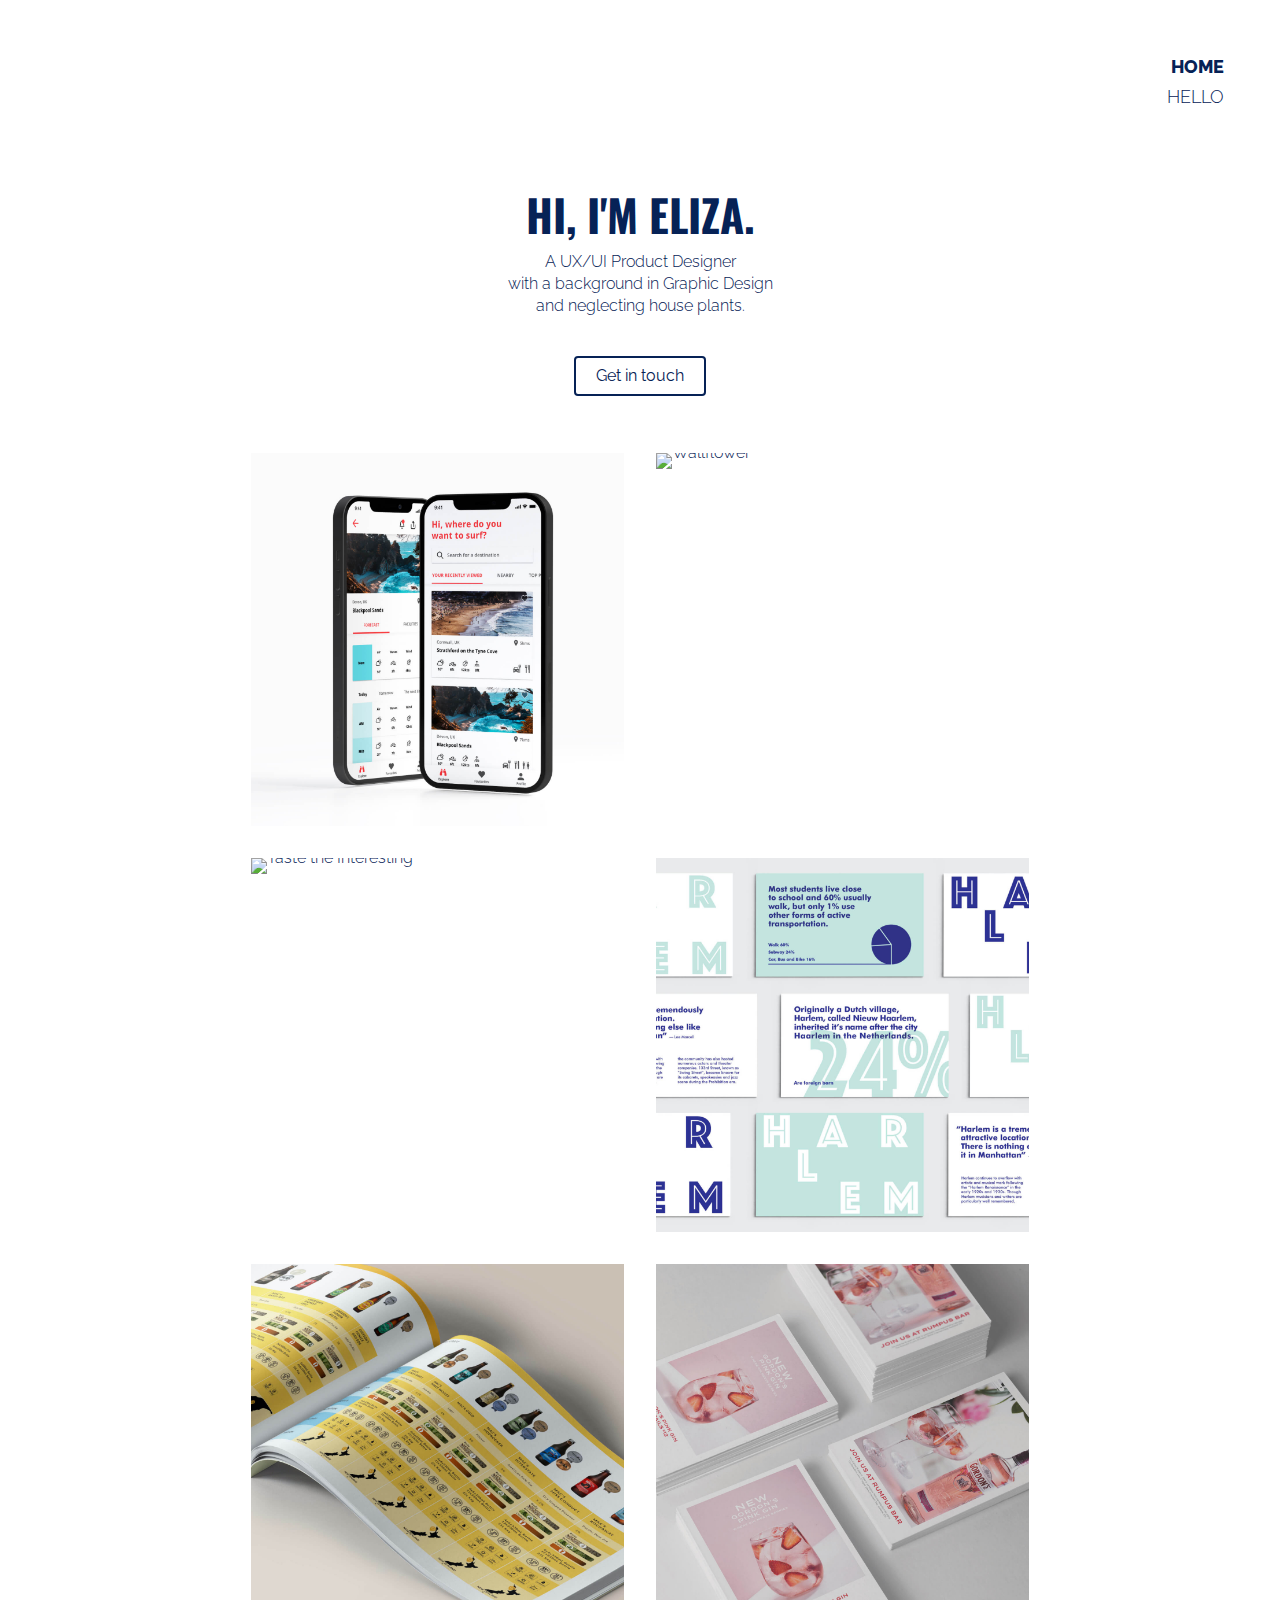
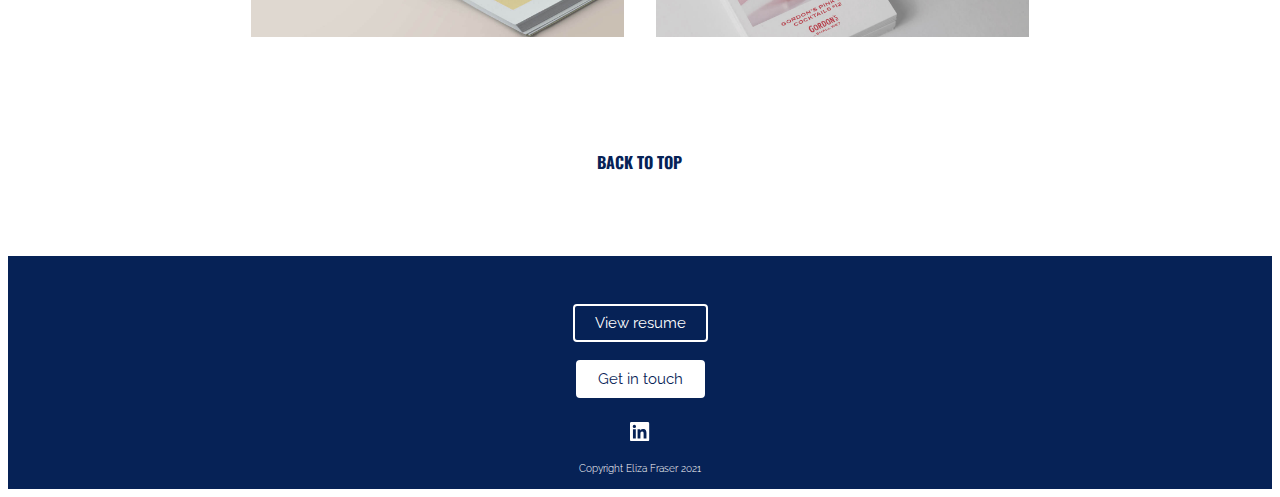
==== index.html @ b1ca6171 "Beautify" ====
<!DOCTYPE html>
<html lang="en" dir="ltr">

<head>
  <meta charset="utf-8">
  <meta name="viewport" content="width=device-width, initial-scale=1">
  <title>Eliza Fraser — London UX/UI Designer</title>
  <link href="img/favicon/favicon.png" rel="shortcut icon">
  <link rel="stylesheet" href="https://cdnjs.cloudflare.com/ajax/libs/normalize/8.0.1/normalize.min.css" integrity="sha512-NhSC1YmyruXifcj/KFRWoC561YpHpc5Jtzgvbuzx5VozKpWvQ+4nXhPdFgmx8xqexRcpAglTj9sIBWINXa8x5w==" crossorigin="anonymous" />
  <link rel="stylesheet" type="text/css" href="css/style.css">
  <link rel="preconnect" href="https://fonts.gstatic.com">
  <link href="https://fonts.googleapis.com/css2?family=Raleway:wght@300;400;800&display=swap" rel="stylesheet">
  <link rel="preconnect" href="https://fonts.gstatic.com">
  <link href="https://fonts.googleapis.com/css2?family=Oswald:wght@700&display=swap" rel="stylesheet">

</head>

<body>
  <header id="backtotop">
    <div class="container">
      <nav>
        <ul>
          <li><a href="index.html" class="selected">Home</a></li>
          <li> <a href="about.html">Hello</a></li>
        </ul>
      </nav>
    </div>
  </header>

  <main>
    <div class="section intro">
      <div class="container">
        <div class="row">
          <div class="column">
            <h1>Hi, I'm Eliza.<span>A UX/UI Product Designer <br>with a background in Graphic Design <br>and neglecting house plants.</span> </h1>
          </div>
          <div class="column">
            <a href="mailto:elizatfraser@gmail.com" class="button contact_header">Get in touch</a>
          </div>
        </div>
      </div>
    </div>
    <div class="section projects landing-page">
      <div class="container">
        <div class="row">
          <div class="column col-lg-6">
            <a href="swell.html" class="project_name">
              <div class="">
                <picture>
                  <source srcset="img/home/mobile/swell_hero_750x750.jpg" media="(max-width:767px)">
                  <img src="img/home/desktop/swell_hero_1290x1290.jpg" alt="SWELL">
                </picture>
              </div>
              <h3 class="overlay">SWELL<span>Product Design</span> </h3>
            </a>
          </div>
          <div class="column col-lg-6">
            <a href="#" class="project_name">
              <div class="">
                <picture>
                  <source srcset="img/wallflower/mobile/wallflower_hero_750x750.jpg" media="(max-width:767px)">
                  <img src="img/wallflower/desktop/wallflower_hero_1290x1290.jpg" alt="Wallflower">
                </picture>
              </div>
              <h3 class="overlay">Wallflower<span>Graphic Design</span> </h3>
            </a>

          </div>
          <div class="column col-lg-6">
            <a href="lk.html" class="project_name">
              <div class="">
                <picture>
                  <source srcset="img/lk/mobile/lk_750x750.jpg" media="(max-width:767px)">
                  <img src="img/lk/desktop/lk_mobile_1348x1348.jpg" alt="Taste the Interesting">
                </picture>
              </div>
              <h3 class="overlay">Taste the Interesting<span>Graphic Design</span> </h3>
            </a>
          </div>
          <div class="column col-lg-6">
            <a href="harlem.html" class="project_name">
              <div class="">
                <picture>
                  <source srcset="img/home/mobile/harlem_bc_750x750.jpg" media="(max-width:767px)">
                  <img src="img/home/desktop/harlem_bc_1290x1290.jpg" alt="Harlem">
                </picture>
              </div>
              <h3 class="overlay">Harlem<span> Graphic Design </span> </h3>

            </a>
          </div>
          <div class="column col-lg-6">
            <a href="lion.html" class="project_name">
              <div class="">
                <picture>
                  <source srcset="img/home/mobile/lionbeverageportfolio_mockup_beerpage_750x750.jpg" media="(max-width:767px)">
                  <img src="img/home/desktop/lionbeverageportfolio_mockup_beerpage_1290x1290.jpg" alt="Lion">
                </picture>
              </div>
              <h3 class="overlay">Lion<span> Graphic Design </span> </h3>
            </a>
          </div>
          <div class="column col-lg-6">
            <a href="gordons.html" class="project_name">
              <div class="">
                <picture>
                  <source srcset="img/home/mobile/gordons_welcomeCard_750x750.jpg" media="(max-width:767px)">
                  <img src="img/home/desktop/gordons_welcomeCard_1290x1290.jpg" alt="Image 6">
                </picture>
              </div>
              <h3 class="overlay">Gordon's Gin<span> Graphic Design </span> </h3>
            </a>
          </div>
        </div>
        <div class="row">
          <div class="column">
            <a href="#backtotop" class="back_to_top">Back to top</a>
          </div>
        </div>
      </div>
    </div>
  </main>
  <footer>
    <div class="container">

      <a href="elizafraser_resume.pdf" class="button" target="_blank">View resume</a>
    </div>
    <div class="container">

      <a href="mailto:elizatfraser@gmail.com" class="button contact">Get in touch</a>
    </div>
    <div class="container">

      <a href="http://www.linkedin.com/in/eliza-fraser" class="linkedin" target="_blank">
        <svg xmlns="http://www.w3.org/2000/svg" viewBox="0 0 80 80">
          <path id="Icon_awesome-linkedin" data-name="Icon awesome-linkedin"
            d="M74.286,2.25H5.7A5.739,5.739,0,0,0,0,8.018V76.482A5.739,5.739,0,0,0,5.7,82.25H74.286A5.754,5.754,0,0,0,80,76.482V8.018A5.754,5.754,0,0,0,74.286,2.25ZM24.179,70.821H12.321V32.643H24.2V70.821ZM18.25,27.429a6.875,6.875,0,1,1,6.875-6.875,6.878,6.878,0,0,1-6.875,6.875ZM68.625,70.821H56.768V52.25c0-4.429-.089-10.125-6.161-10.125-6.179,0-7.125,4.821-7.125,9.8V70.821H31.625V32.643H43v5.214h.161A12.489,12.489,0,0,1,54.393,31.7c12,0,14.232,7.911,14.232,18.2Z"
            transform="translate(0 -2.25)" fill="#fff" />
        </svg></a>
    </div>
    <p>
      Copyright Eliza Fraser 2021
    </p>
  </footer>
  <script src="js/script.js"></script>
</body>

</html>
---- css/style.css ----
/*
colors used:
primary color (navy): #062256;
secondary color (black): rgba(0, 0, 0, .87);
tertiary color (coral): #FE565A
*/
/*=======================
GLOBAL
========================*/
* {
  box-sizing: border-box;
}

html {
  scroll-behavior: smooth;
}

img {
  width: 100%;
}

hr {
  width: 60%;
  margin-left: auto;
}

@media screen and (min-width: 0px) and (max-width: 640px) {
  .hide {
    display: none;
  }

  picture {
    width: 100%;
  }
}

/*=======================
HEADER,BODY & FOOTER
========================*/
header {
  background-color: #ffffff;
  padding: 1em 0;
  text-align: right;
}

.about_header {
  padding: 0 0 1.5em 0;
  margin: 0;
}

.intro {
  text-align: center;
}

body {
  background-color: #ffffff;
  font-family: 'Raleway', sans-serif;
  font-size: .9em;
  font-weight: 300;
  line-height: 1.7;
  color: #062256;
}

footer {
  background-color: #062256;
  padding: 4em 1em .2em 1em;
  margin: 0 auto;
  text-align: center;
  font-size: .6em;
  color: #ffffff;
}

@media only screen and (min-width: 640px) {
  header {
    padding: 1em 1em;
  }

  body {
    font-size: 1em;
  }
}

/*=======================
TYPOGRAPHY
========================*/
h1, h2, h3 {
  line-height: 1.4;
}

h1 {
  font-family: 'Oswald', sans-serif;
  text-align: center;
  text-transform: uppercase;
  font-size: 2.75em;
  font-weight: 700;
}

h1 span {
  font-family: 'Raleway', sans-serif;
  font-size: 0.36em;
  text-align: center;
  text-transform: none;
  letter-spacing: 0;
  font-weight: 300;
  display: block;
  padding-top: .3em;
}

h2 {
  font-size: 2em;
  font-weight: 800;
}

h3 {
  font-weight: 800;
  text-transform: uppercase;
  text-decoration: none;
}

h3 span {
  font-family: 'Raleway', sans-serif;
  font-size: 0.9em;
  text-align: center;
  text-decoration: none;
  text-transform: none;
  letter-spacing: 0;
  font-weight: 300;
  display: block;
}

.projects h3 {
  margin-bottom: 3em;
}

p span {
  font-weight: 800;
}

@media only screen and (min-width: 1024px) {
  .projects h3 {
    margin: 0;
  }
}

/*=======================
NAVIGATION
========================*/
nav>ul {
  list-style-type: none;
  padding: 10px 0;
  font-size: 1.1em;
}

nav>ul>li>a {
  text-transform: uppercase;
  text-decoration: none;
}

nav>ul>li>a:hover,
nav>ul>li>a:focus {
  font-weight: 700;
}

nav>ul>li>a:visited {
  color: #062256;
}

nav>ul>li>a:active {
  color: #062256;
}

nav h1 {
  font-family: 'Raleway', sans-serif;
  font-size: 1em;
  text-align: right;
  text-transform: uppercase;
  font-weight: 800;
  text-transform: uppercase;
  margin: .2em 0;
}

.selected {
  font-weight: 800;
  text-transform: uppercase;
}

/*=======================
LINKS
========================*/
a {
  color: #062256;
}

a:visited {
  color: #062256;
  text-decoration: none;
}

a:hover,
a:focus {
  color: #293345;
  text-decoration: none;
}

a:active {
  color: #334972;
  text-decoration: none;
}

.project_name {
  text-decoration: none;
}

/*=======================
BUTTONS
========================*/
.button {
  display: inline-block;
  margin: .6em;
  background-color: #062256;
  color: #ffffff;
  font-size: 1.6em;
  font-weight: 400;
  text-decoration: none;
  padding: 4px 20px;
  border: 2px solid white;
  border-radius: 4px;
  transition: 0.2s opacity;
}

.button:visited {
  color: #ffffff;
  text-decoration: none;
}

.button:hover {
  transition: transform .2s;
  transform: scale(1.1);
}

.button.contact {
  background-color: white;
  color: #062256;
}

.button.contact_header {
  text-align: center;
  background-color: white;
  font-size: 1em;
  color: #062256;
  border: 2px solid #062256;
}

.back_to_top {
  display: block;
  padding: 3em;
  text-align: center;
  font-family: 'Oswald', sans-serif;
  color: #062256;
  text-transform: uppercase;
  font-weight: 700;
  text-decoration: none;
}

.back_to_top:visited,
.back_to_top:hover,
.back_to_top:focus,
.back_to_top:active {
  color: #062256;
}

.linkedin {
  display: block;
  width: 2em;
  text-align: center;
  margin: 1.5em auto;
  max-width: 100px;
}

/*=======================
ROWS & COLUMNS
========================*/
.container {
  padding: 0 1em;
}

.row {
  margin: 1em 0;
}

.row::after {
  content: "";
  clear: both;
  display: table;
}

.projects {
  text-align: center;
  margin: auto;
}

.projects .row {
  display: flex;
  flex-wrap: wrap;
  padding: 1em 0;
  justify-content: center;
}

.left-text {
  text-align: left;
}

.col-2 {
  width: 16.66%;
}

.col-3 {
  width: 25%;
}

.col-4 {
  width: 33.33%;
}

.col-5 {
  width: 41.66%;
}

.col-6 {
  width: 50%;
}

.col-7 {
  width: 58.33%;
}

.col-8 {
  width: 66.66%;
}

.col-9 {
  width: 75%;
}

.col-10 {
  width: 83.33%;
}

.col-11 {
  width: 91.66%;
}

@media screen and (max-width: 640px) {
  .left-text {
    padding: 0 1em;
  }

  .projects .row {
    display: flex;
    flex-wrap: nowrap;
    flex-direction: column;
    margin: auto;
  }

  .landing-page {
    text-align: center;
    width: 100%;
    padding: 1em 0;
  }

  .landing-page .container {
    padding: 0;
  }

  .landing-page h3 {
    padding: 0 1em;
  }
}

@media only screen and (min-width: 640px) {
  .col-md-6 {
    display: inline-block;
    width: 50%;
    padding: 1em;
  }

  .col-md-9 {
    width: 75%;
    margin: auto;
  }
}

@media only screen and (min-width: 1024px) {
  .project_name {
    display: block;
    line-height: 0;
    position: relative;
  }

  .overlay {
    position: absolute;
    bottom: 0;
    background: rgba(0, 0, 0, 0.5);
    /* Black see-through */
    color: #f1f1f1;
    width: 100%;
    height: 100%;
    transition: .5s ease;
    opacity: 0;
    padding: 20px;
    display: flex;
    justify-content: center;
    align-items: center;
    flex-direction: column;
  }

  .project_name:hover .overlay {
    opacity: 1;
  }

  .about {
    width: 50%;
    padding: 1em;
    margin: 0 auto;
  }

  .container {
    max-width: 1200px;
    margin-left: auto;
    margin-right: auto;
  }

  .col-lg-6 {
    width: 50%;
    padding: 1em;
    margin: 0 auto;
    display: flex;
    flex-wrap: wrap;
  }

  .col-lg-9 {
    width: 75%;
    margin: auto;
  }

  .projects {
    width: 66.66%;
  }
}

/*=======================
ANIMATION & KEYFRAMES
========================*/
.animation {
  display: block;
  width: 50%;
  margin: auto
}

@keyframes e-move {
  from {
    transform: translate(600px, 600px);
  }

  to {
    transform-origin: 0px 0px;
  }
}

.e {
  animation: 2s e-move;
}

@keyframes l-move {
  from {
    transform: translate(600px, 600px);
  }

  to {
    transform-origin: 0px 0px;
  }
}

.l {
  animation: 3s l-move;
}

@keyframes i-move {
  from {
    transform: translate(600px, 600px);
  }

  to {
    transform-origin: 0px 0px;
  }
}

.i {
  animation: 3s i-move;
}

@keyframes z-move {
  from {
    transform: translate(600px, 600px);
  }

  to {
    transform-origin: 0px 0px;
  }
}

.z {
  animation: 2s z-move;
}

@keyframes a-move {
  from {
    transform: translate(600px, 600px);
  }

  to {
    transform-origin: 0px 0px;
  }
}

.a {
  animation: 2s a-move;
}
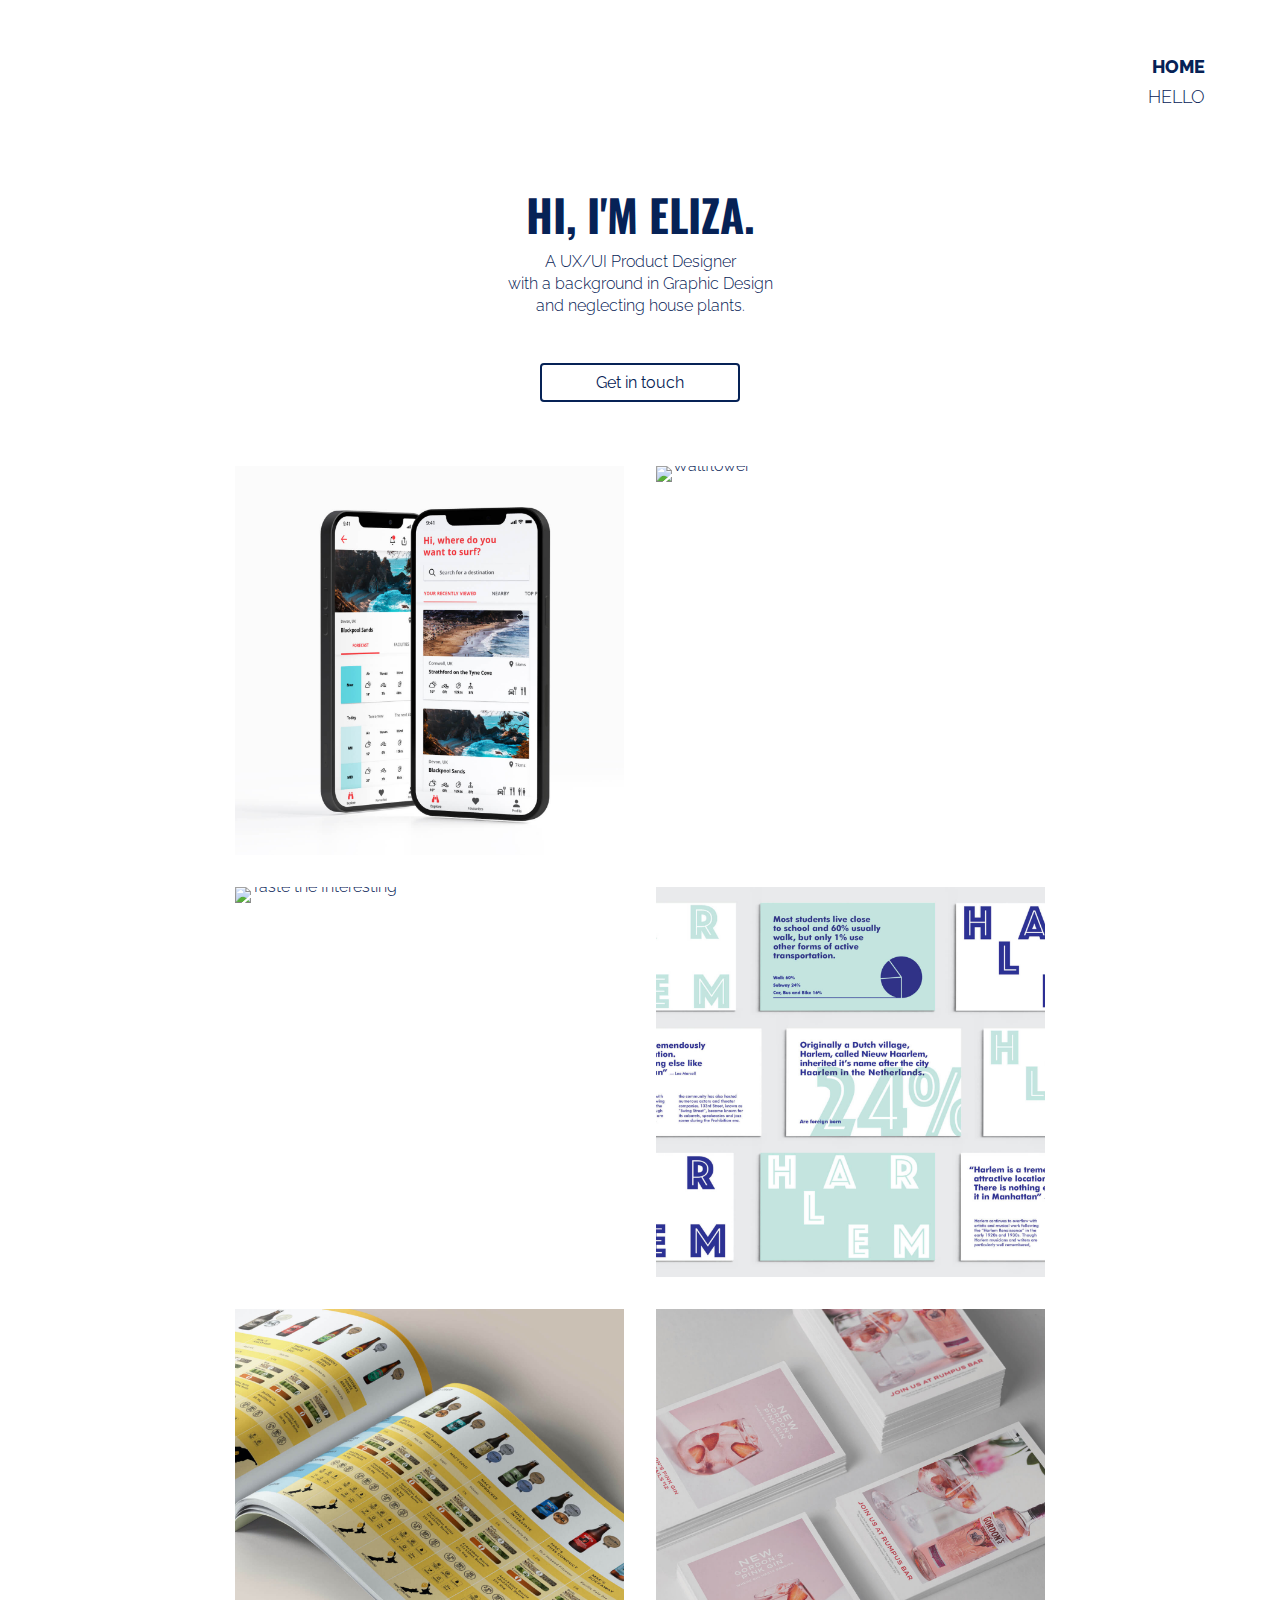
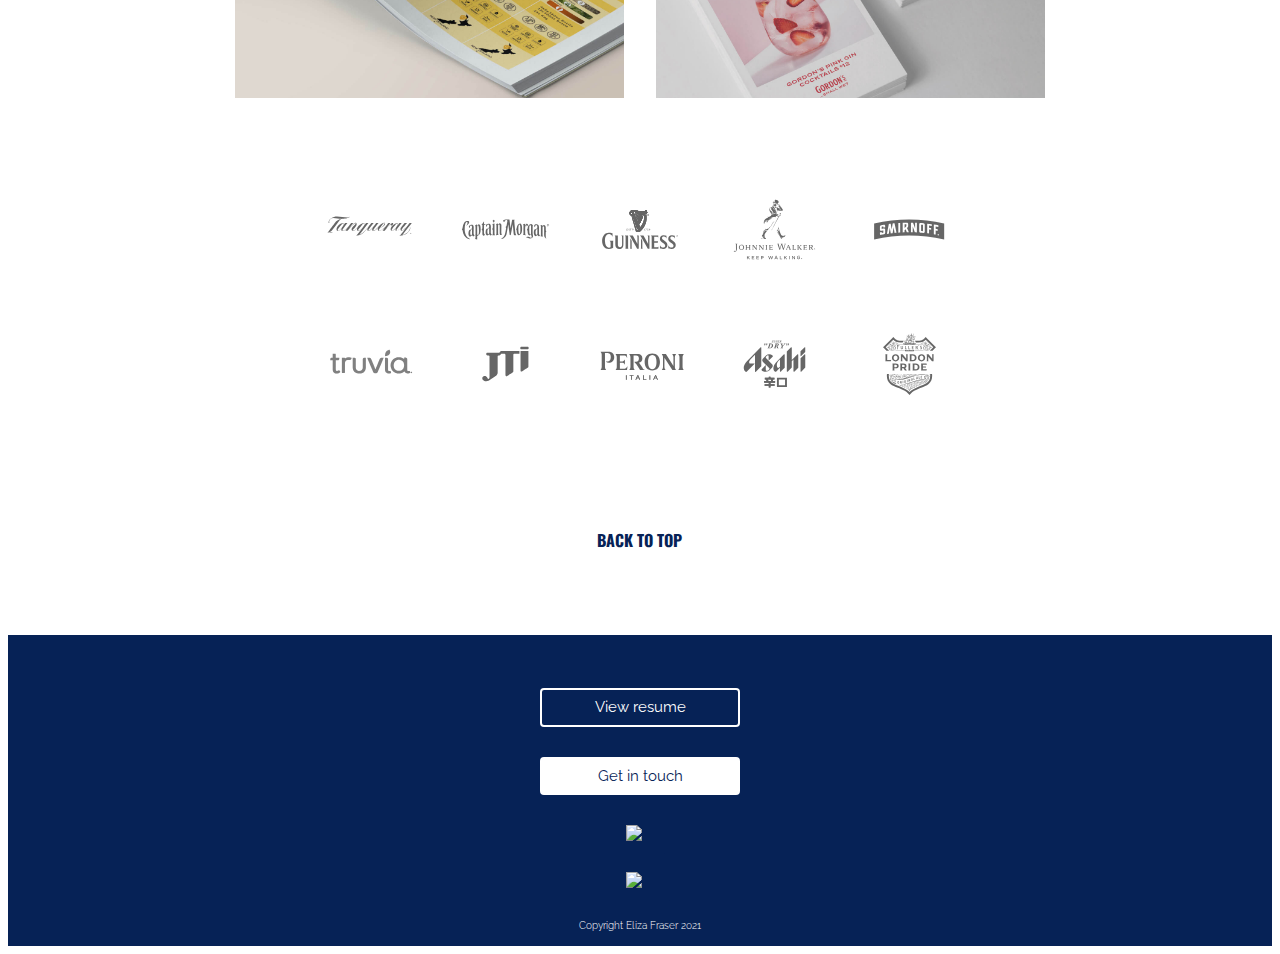
==== commit d6272444: "amends with Carlo" ====
--- a/index.html
+++ b/index.html
@@ -55,7 +55,7 @@
             </a>
           </div>
           <div class="column col-lg-6">
-            <a href="#" class="project_name">
+            <a href="wallflower.html" class="project_name">
               <div class="">
                 <picture>
                   <source srcset="img/wallflower/mobile/wallflower_hero_750x750.jpg" media="(max-width:767px)">
@@ -113,6 +113,21 @@
           </div>
         </div>
         <div class="row">
+          <div class="column logos">
+            <img src="img/logos/logos-01.svg" alt="Tanq">
+            <img src="img/logos/logos-02.svg" alt="Tanq">
+            <img src="img/logos/logos-03.svg" alt="Tanq">
+            <img src="img/logos/logos-04.svg" alt="Tanq">
+            <img src="img/logos/logos-05.svg" alt="Tanq">
+            <img src="img/logos/truvia.svg" alt="Tanq">
+            <img src="img/logos/logos-07.svg" alt="Tanq">
+            <img src="img/logos/logos-08.svg" alt="Tanq">
+            <img src="img/logos/logos-09.svg" alt="Tanq">
+            <img src="img/logos/logos-10.svg" alt="Tanq">
+
+          </div>
+        </div>
+        <div class="row btt">
           <div class="column">
             <a href="#backtotop" class="back_to_top">Back to top</a>
           </div>
@@ -122,26 +137,26 @@
   </main>
   <footer>
     <div class="container">
-
       <a href="elizafraser_resume.pdf" class="button" target="_blank">View resume</a>
     </div>
     <div class="container">
-
       <a href="mailto:elizatfraser@gmail.com" class="button contact">Get in touch</a>
     </div>
-    <div class="container">
-
-      <a href="http://www.linkedin.com/in/eliza-fraser" class="linkedin" target="_blank">
-        <svg xmlns="http://www.w3.org/2000/svg" viewBox="0 0 80 80">
-          <path id="Icon_awesome-linkedin" data-name="Icon awesome-linkedin"
-            d="M74.286,2.25H5.7A5.739,5.739,0,0,0,0,8.018V76.482A5.739,5.739,0,0,0,5.7,82.25H74.286A5.754,5.754,0,0,0,80,76.482V8.018A5.754,5.754,0,0,0,74.286,2.25ZM24.179,70.821H12.321V32.643H24.2V70.821ZM18.25,27.429a6.875,6.875,0,1,1,6.875-6.875,6.878,6.878,0,0,1-6.875,6.875ZM68.625,70.821H56.768V52.25c0-4.429-.089-10.125-6.161-10.125-6.179,0-7.125,4.821-7.125,9.8V70.821H31.625V32.643H43v5.214h.161A12.489,12.489,0,0,1,54.393,31.7c12,0,14.232,7.911,14.232,18.2Z"
-            transform="translate(0 -2.25)" fill="#fff" />
-        </svg></a>
+    <div class="container social">
+      <a href="http://www.linkedin.com/in/eliza-fraser" target="_blank">
+        <img src="img/home/icon-awesome-linkedin.svg" alt="Linkedin">
+      </a>
+    </div>
+    <div class="container social">
+      <a href="https://www.instagram.com/elizadesigner" target="_blank">
+        <img src="img/svg/instagram-brands.svg" alt="Instagram">
+      </a>
     </div>
     <p>
       Copyright Eliza Fraser 2021
     </p>
   </footer>
+  <script src="https://code.jquery.com/jquery-3.1.1.min.js" integrity="sha256-hVVnYaiADRTO2PzUGmuLJr8BLUSjGIZsDYGmIJLv2b8=" crossorigin="anonymous"></script>
   <script src="js/script.js"></script>
 </body>
 
--- a/css/style.css
+++ b/css/style.css
@@ -70,6 +70,7 @@
   color: #ffffff;
 }
 
+
 @media only screen and (min-width: 640px) {
   header {
     padding: 1em 1em;
@@ -132,6 +133,7 @@
   margin-bottom: 3em;
 }
 
+
 p span {
   font-weight: 800;
 }
@@ -147,7 +149,7 @@
 ========================*/
 nav>ul {
   list-style-type: none;
-  padding: 10px 0;
+  padding: 10px 2em;
   font-size: 1.1em;
 }
 
@@ -216,7 +218,7 @@
 ========================*/
 .button {
   display: inline-block;
-  margin: .6em;
+  margin: 1em;
   background-color: #062256;
   color: #ffffff;
   font-size: 1.6em;
@@ -226,6 +228,7 @@
   border: 2px solid white;
   border-radius: 4px;
   transition: 0.2s opacity;
+  min-width: 200px;
 }
 
 .button:visited {
@@ -251,7 +254,7 @@
   border: 2px solid #062256;
 }
 
-.back_to_top {
+ a.back_to_top {
   display: block;
   padding: 3em;
   text-align: center;
@@ -262,27 +265,32 @@
   text-decoration: none;
 }
 
-.back_to_top:visited,
-.back_to_top:hover,
-.back_to_top:focus,
-.back_to_top:active {
-  color: #062256;
-}
-
-.linkedin {
-  display: block;
-  width: 2em;
+a.back_to_top:visited,
+a.back_to_top:hover,
+a.back_to_top:focus,
+a.back_to_top:active {
+  color: #062256;
+}
+
+.btt{
+  justify-content:center;
+}
+
+.container.social {
   text-align: center;
   margin: 1.5em auto;
-  max-width: 100px;
+  max-width: 3em;
 }
 
 /*=======================
 ROWS & COLUMNS
 ========================*/
+
+/*
 .container {
   padding: 0 1em;
 }
+*/
 
 .row {
   margin: 1em 0;
@@ -303,11 +311,33 @@
   display: flex;
   flex-wrap: wrap;
   padding: 1em 0;
-  justify-content: center;
 }
 
 .left-text {
   text-align: left;
+  padding: 0 2em;
+}
+
+.about {
+  padding: 0 2em;
+}
+
+.about h1{
+  margin: 0;
+}
+
+
+.logos img{
+  width: 100%;
+  max-width: 50%;
+}
+
+.logos {
+  display:flex;
+  flex-wrap: wrap;
+  width: 100%;
+  max-width: 60%;
+  margin: 0 auto;
 }
 
 .col-2 {
@@ -350,18 +380,52 @@
   width: 91.66%;
 }
 
-@media screen and (max-width: 640px) {
+@media (max-width: 640px) {
+  /*
   .left-text {
     padding: 0 1em;
   }
-
+*/
+
+/*
   .projects .row {
     display: flex;
     flex-wrap: nowrap;
     flex-direction: column;
     margin: auto;
   }
-
+ */
+}
+
+@media (min-width: 640px) {
+  .col-md-6 {
+    display: inline-block;
+    width: 50%;
+    padding: 1em;
+  }
+
+  .logos img{
+    max-width: 20%;
+  }
+
+  .logos {
+    max-width: 80%;
+  }
+
+  .landing-page .container {
+    padding: 0;
+  }
+  .left-text {
+    padding: 0 2em;
+  }
+
+  .col-md-9 {
+    width: 75%;
+    margin: auto;
+  }
+}
+
+@media (max-width: 1023px) {
   .landing-page {
     text-align: center;
     width: 100%;
@@ -375,22 +439,12 @@
   .landing-page h3 {
     padding: 0 1em;
   }
-}
-
-@media only screen and (min-width: 640px) {
-  .col-md-6 {
-    display: inline-block;
-    width: 50%;
-    padding: 1em;
-  }
-
-  .col-md-9 {
-    width: 75%;
-    margin: auto;
-  }
-}
-
-@media only screen and (min-width: 1024px) {
+.project-intro {
+  flex-direction: column;
+}
+}
+
+@media (min-width: 1024px) {
   .project_name {
     display: block;
     line-height: 0;
@@ -418,9 +472,10 @@
     opacity: 1;
   }
 
+
+
   .about {
     width: 50%;
-    padding: 1em;
     margin: 0 auto;
   }
 
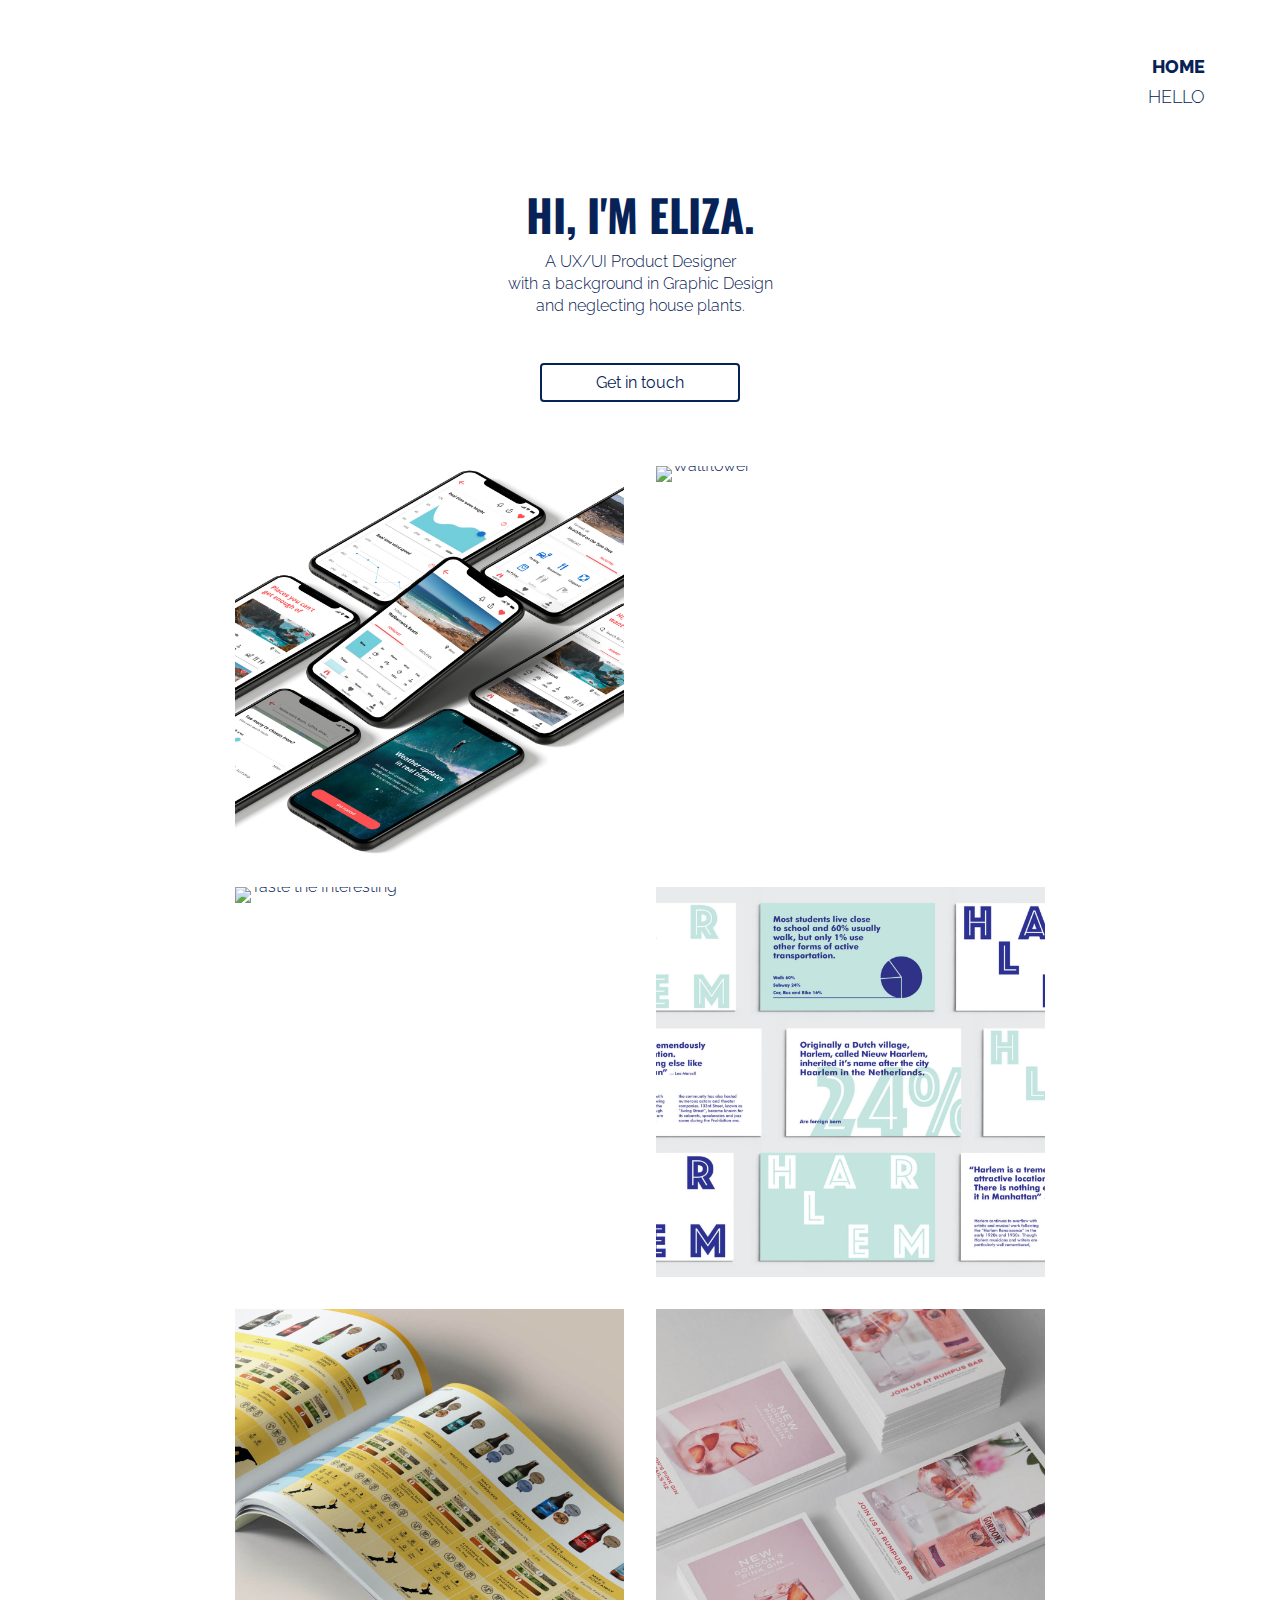
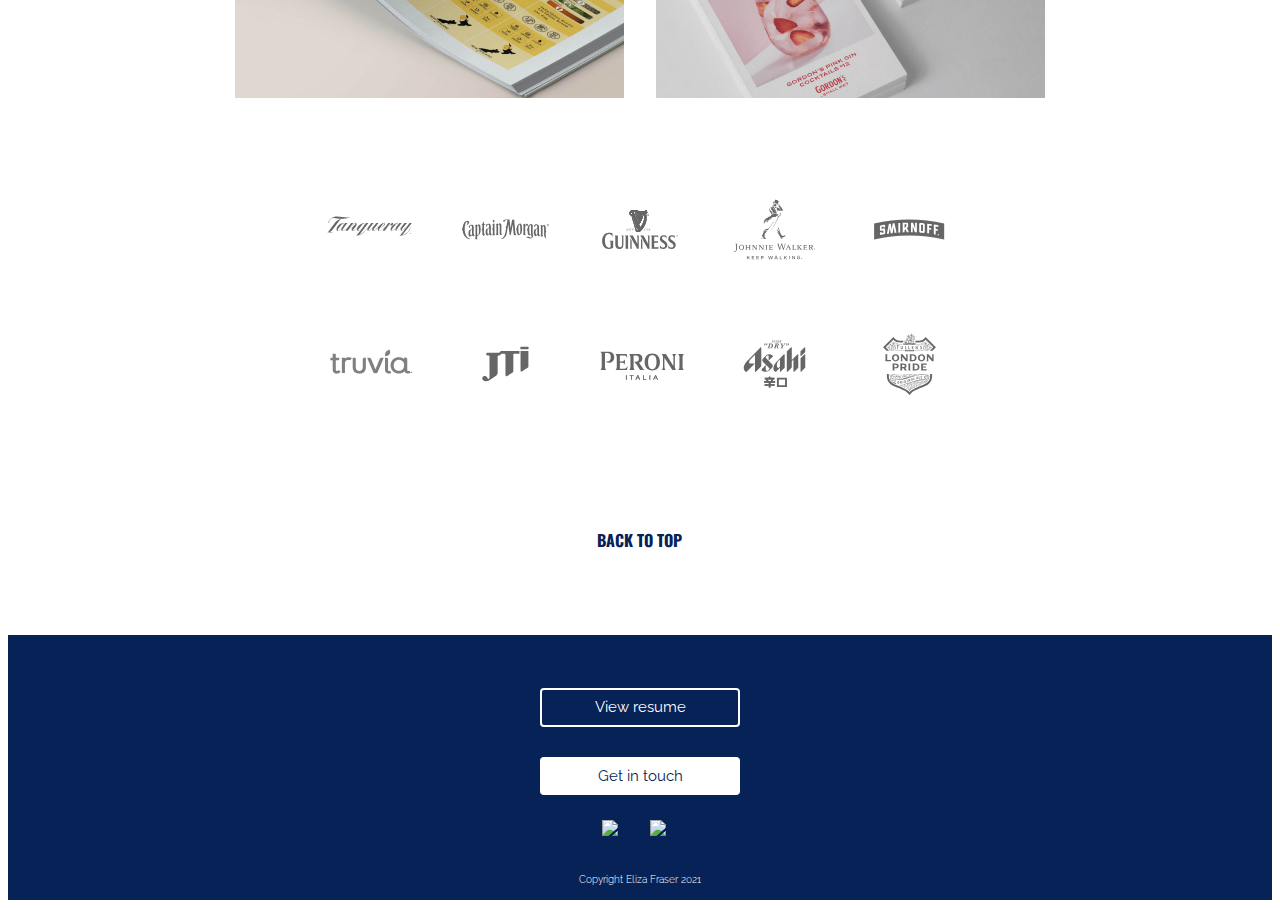
==== commit c5731543: "remove hamburger and update swell images" ====
--- a/index.html
+++ b/index.html
@@ -18,12 +18,12 @@
 <body>
   <header id="backtotop">
     <div class="container">
-      <nav>
-        <ul>
-          <li><a href="index.html" class="selected">Home</a></li>
-          <li> <a href="about.html">Hello</a></li>
-        </ul>
-      </nav>
+        <nav>
+          <ul>
+            <li><a href="index.html" class="selected">Home</a></li>
+            <li> <a href="about.html">Hello</a></li>
+          </ul>
+        </nav>
     </div>
   </header>
 
@@ -146,8 +146,6 @@
       <a href="http://www.linkedin.com/in/eliza-fraser" target="_blank">
         <img src="img/home/icon-awesome-linkedin.svg" alt="Linkedin">
       </a>
-    </div>
-    <div class="container social">
       <a href="https://www.instagram.com/elizadesigner" target="_blank">
         <img src="img/svg/instagram-brands.svg" alt="Instagram">
       </a>
@@ -156,7 +154,7 @@
       Copyright Eliza Fraser 2021
     </p>
   </footer>
-  <script src="https://code.jquery.com/jquery-3.1.1.min.js" integrity="sha256-hVVnYaiADRTO2PzUGmuLJr8BLUSjGIZsDYGmIJLv2b8=" crossorigin="anonymous"></script>
+  <script src="https://code.jquery.com/jquery-3.5.1.min.js" integrity="sha256-9/aliU8dGd2tb6OSsuzixeV4y/faTqgFtohetphbbj0=" crossorigin="anonymous"></script>
   <script src="js/script.js"></script>
 </body>
 
--- a/css/style.css
+++ b/css/style.css
@@ -24,6 +24,7 @@
   margin-left: auto;
 }
 
+
 @media screen and (min-width: 0px) and (max-width: 640px) {
   .hide {
     display: none;
@@ -32,6 +33,145 @@
   picture {
     width: 100%;
   }
+}
+
+
+
+/*=======================
+SWELL STYLING
+========================*/
+
+#swell h2 {
+  font-size: 1em;
+text-transform: uppercase;
+color: #FE565A;
+margin: 0;
+}
+
+
+#swell h3 {
+  font-size: 2em;
+  text-transform: none;
+  line-height: 1.1;
+  padding-top: .5em;
+  margin: 0;
+}
+
+#swell h3 span {
+color: #fe565a;
+font-weight: 800;
+text-align: left;
+}
+
+
+#swell h4 {
+  font-size: 1em;
+  text-transform: none;
+  color: #fe565a;
+  line-height: 1.1;
+
+}
+
+
+#swell .projects .row {
+  padding: 3em 0;
+}
+
+.no-h4 {
+  margin-top: 2em;
+}
+
+.img-margin {
+  margin: 4em 0;
+}
+
+
+a.designstage {
+  display: inline-block;
+  font-family: 'Oswald', sans-serif;
+  text-transform: uppercase;
+  margin: 1em auto;
+  background-color: #fe565a;
+  color: #ffffff;
+  font-size: 1em;
+  font-weight: 700;
+  text-decoration: none;
+  padding: 10px 0;
+  border-radius: 4px;
+  transition: 0.2s opacity;
+  width: 75%;
+}
+
+a.designstage:visited,
+a.designstage:hover,
+a.designstage:focus,
+a.designstage:active {
+    color: #ffffff;
+}
+
+.designstage-buttons{
+  display: flex;
+flex-direction: column;
+}
+
+@media (max-width: 640px) {
+.img-margin {
+margin: 4em 2em;
+}
+
+}
+
+@media (min-width: 640px) {
+
+  a.designstage {
+    min-width: 10em;
+  }
+  .designstage-buttons {
+    flex-direction: row;
+      justify-content: space-between;
+    }
+
+
+}
+
+@media (min-width: 1024px) {
+
+
+
+  .col-lg-designstage {
+    width: 20%;
+    padding: 1em;
+    margin: 0 auto;
+    display: flex;
+    flex-wrap: wrap;
+  }
+
+
+
+  .projects.divider {
+    width: 100%;
+  }
+
+
+}
+
+.divider {
+  background-color: #fe565a;
+  padding: 20px 0;
+  width: 100%;
+  text-align: center;
+}
+
+.checkbox
+{
+  width: 15%;
+  margin: 0;
+  padding: 0;
+}
+
+#swell .col-3{
+  text-align: left;
+  padding-left: 1em;
 }
 
 /*=======================
@@ -41,6 +181,9 @@
   background-color: #ffffff;
   padding: 1em 0;
   text-align: right;
+}
+header .container {
+  position: relative;
 }
 
 .about_header {
@@ -70,14 +213,23 @@
   color: #ffffff;
 }
 
-
-@media only screen and (min-width: 640px) {
+@media (min-width: 640px) {
   header {
     padding: 1em 1em;
   }
 
   body {
     font-size: 1em;
+  }
+
+  .navtoggle li:last-child {
+    display: none;
+  }
+}
+
+@media (max-width: 640px) {
+  .navtoggle li:not(:last-child) {
+    display: none;
   }
 }
 
@@ -132,7 +284,6 @@
 .projects h3 {
   margin-bottom: 3em;
 }
-
 
 p span {
   font-weight: 800;
@@ -180,6 +331,37 @@
   text-transform: uppercase;
   margin: .2em 0;
 }
+.navtoggle, .navtoggle.responsive {
+  position: relative;
+}
+
+
+.navtoggle li .icon {
+  position: absolute;
+  width: 100%;
+  max-width: 2em;
+  color: #062256;
+  top: .5em;
+  right:1.7em;
+  font-size: 1.2em;
+}
+
+.navtoggle.responsive li {
+  display: block;
+}
+
+.navtoggle.responsive nav {
+  padding: 2em 0 0;
+}
+
+.navtoggle.responsive li {
+  display: block;
+  padding: .5em 0;
+}
+
+.navtoggle.responsive li:last-child {
+  padding: 0 0 10px;
+}
 
 .selected {
   font-weight: 800;
@@ -194,23 +376,24 @@
 }
 
 a:visited {
-  color: #062256;
+  color: #536E99;
   text-decoration: none;
 }
 
 a:hover,
 a:focus {
-  color: #293345;
+  color: #0956C6;
   text-decoration: none;
 }
 
 a:active {
-  color: #334972;
-  text-decoration: none;
-}
-
-.project_name {
-  text-decoration: none;
+  color: #0956C6;
+  text-decoration: none;
+}
+
+a.project_name {
+  text-decoration: none;
+  color: #062256;
 }
 
 /*=======================
@@ -254,7 +437,7 @@
   border: 2px solid #062256;
 }
 
- a.back_to_top {
+a.back_to_top {
   display: block;
   padding: 3em;
   text-align: center;
@@ -272,26 +455,28 @@
   color: #062256;
 }
 
-.btt{
-  justify-content:center;
-}
-
-.container.social {
-  text-align: center;
-  margin: 1.5em auto;
-  max-width: 3em;
+.btt {
+  justify-content: center;
+}
+
+.social {
+display: flex;
+align-items: center;
+justify-content: center;
+}
+.social img {
+max-width: 3em;
+margin: 1em;
 }
 
 /*=======================
 ROWS & COLUMNS
 ========================*/
-
 /*
 .container {
   padding: 0 1em;
 }
 */
-
 .row {
   margin: 1em 0;
 }
@@ -322,18 +507,17 @@
   padding: 0 2em;
 }
 
-.about h1{
+.about h1 {
   margin: 0;
 }
 
-
-.logos img{
+.logos img {
   width: 100%;
   max-width: 50%;
 }
 
 .logos {
-  display:flex;
+  display: flex;
   flex-wrap: wrap;
   width: 100%;
   max-width: 60%;
@@ -386,8 +570,7 @@
     padding: 0 1em;
   }
 */
-
-/*
+  /*
   .projects .row {
     display: flex;
     flex-wrap: nowrap;
@@ -404,7 +587,7 @@
     padding: 1em;
   }
 
-  .logos img{
+  .logos img {
     max-width: 20%;
   }
 
@@ -415,6 +598,7 @@
   .landing-page .container {
     padding: 0;
   }
+
   .left-text {
     padding: 0 2em;
   }
@@ -423,6 +607,11 @@
     width: 75%;
     margin: auto;
   }
+
+  .col-md-10 {
+    width: 75%;
+  }
+
 }
 
 @media (max-width: 1023px) {
@@ -439,9 +628,10 @@
   .landing-page h3 {
     padding: 0 1em;
   }
-.project-intro {
-  flex-direction: column;
-}
+
+  .project-intro {
+    flex-direction: column;
+  }
 }
 
 @media (min-width: 1024px) {
@@ -472,8 +662,6 @@
     opacity: 1;
   }
 
-
-
   .about {
     width: 50%;
     margin: 0 auto;
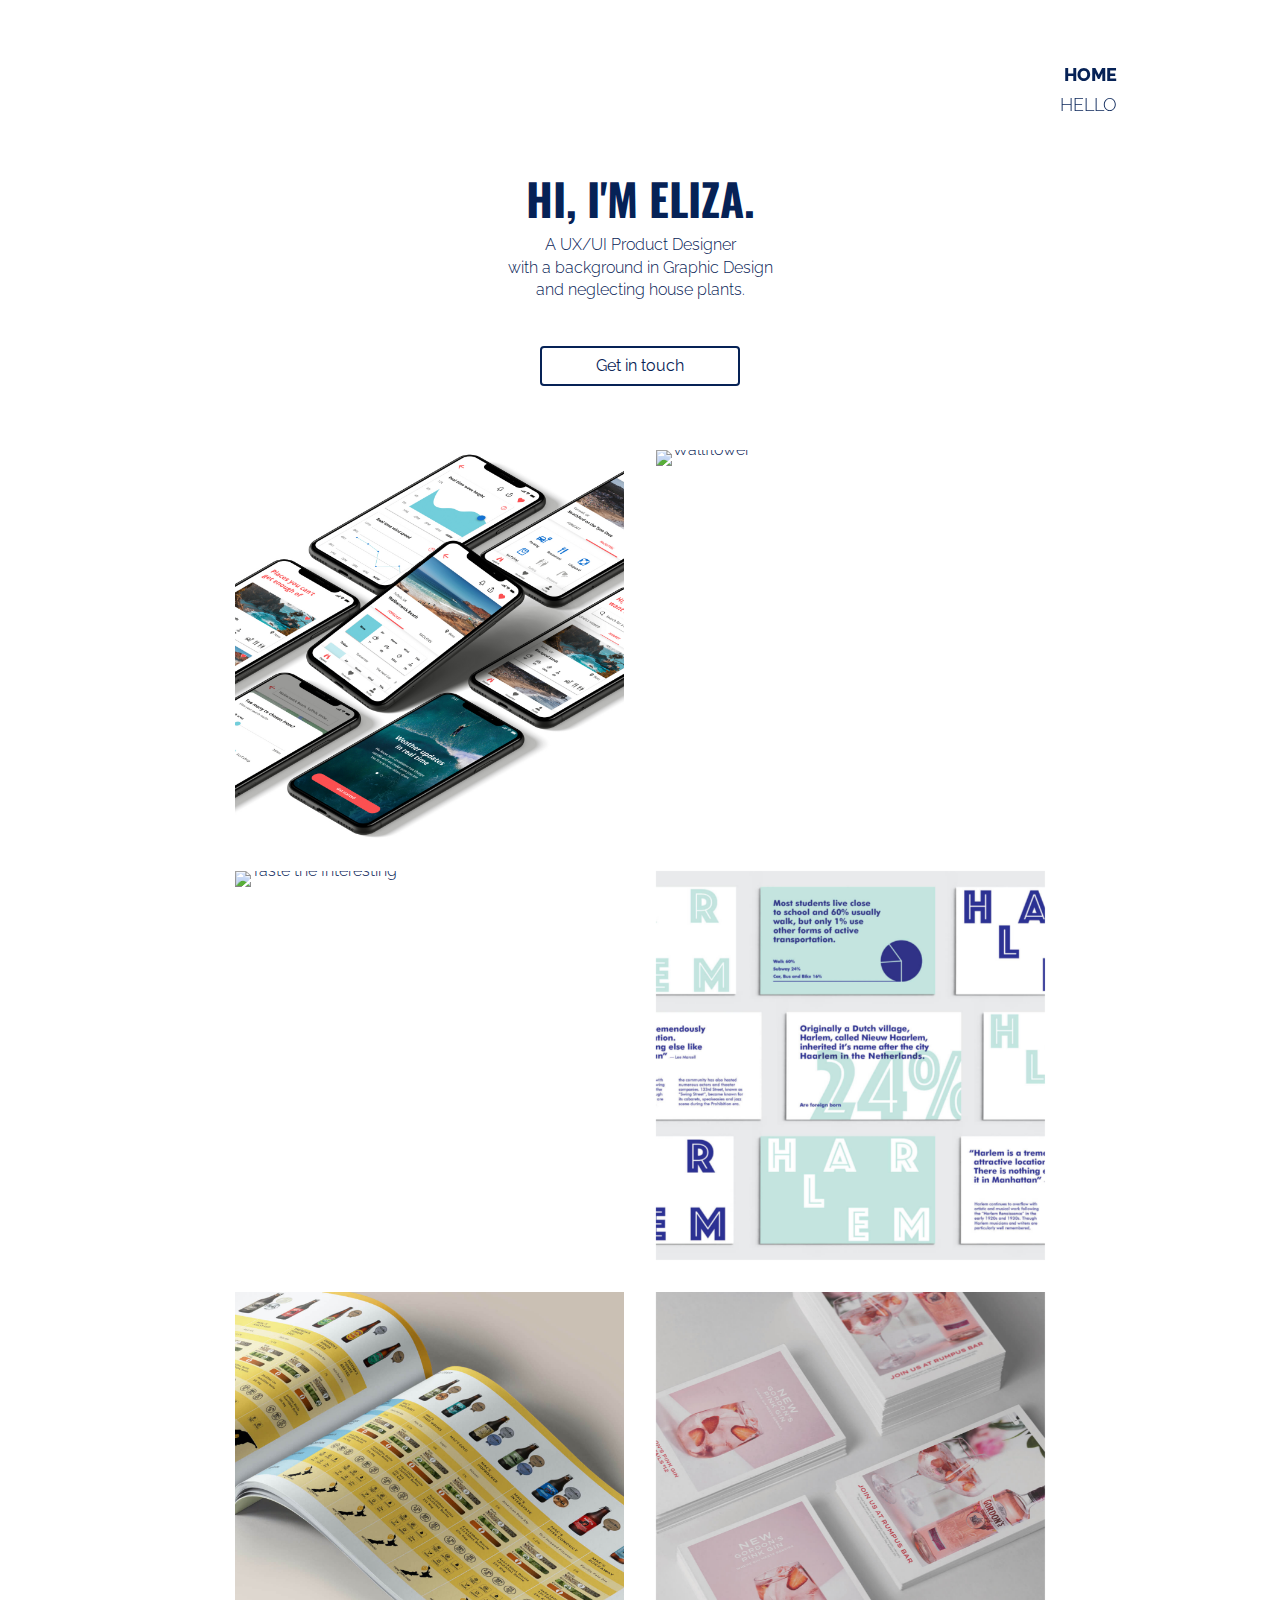
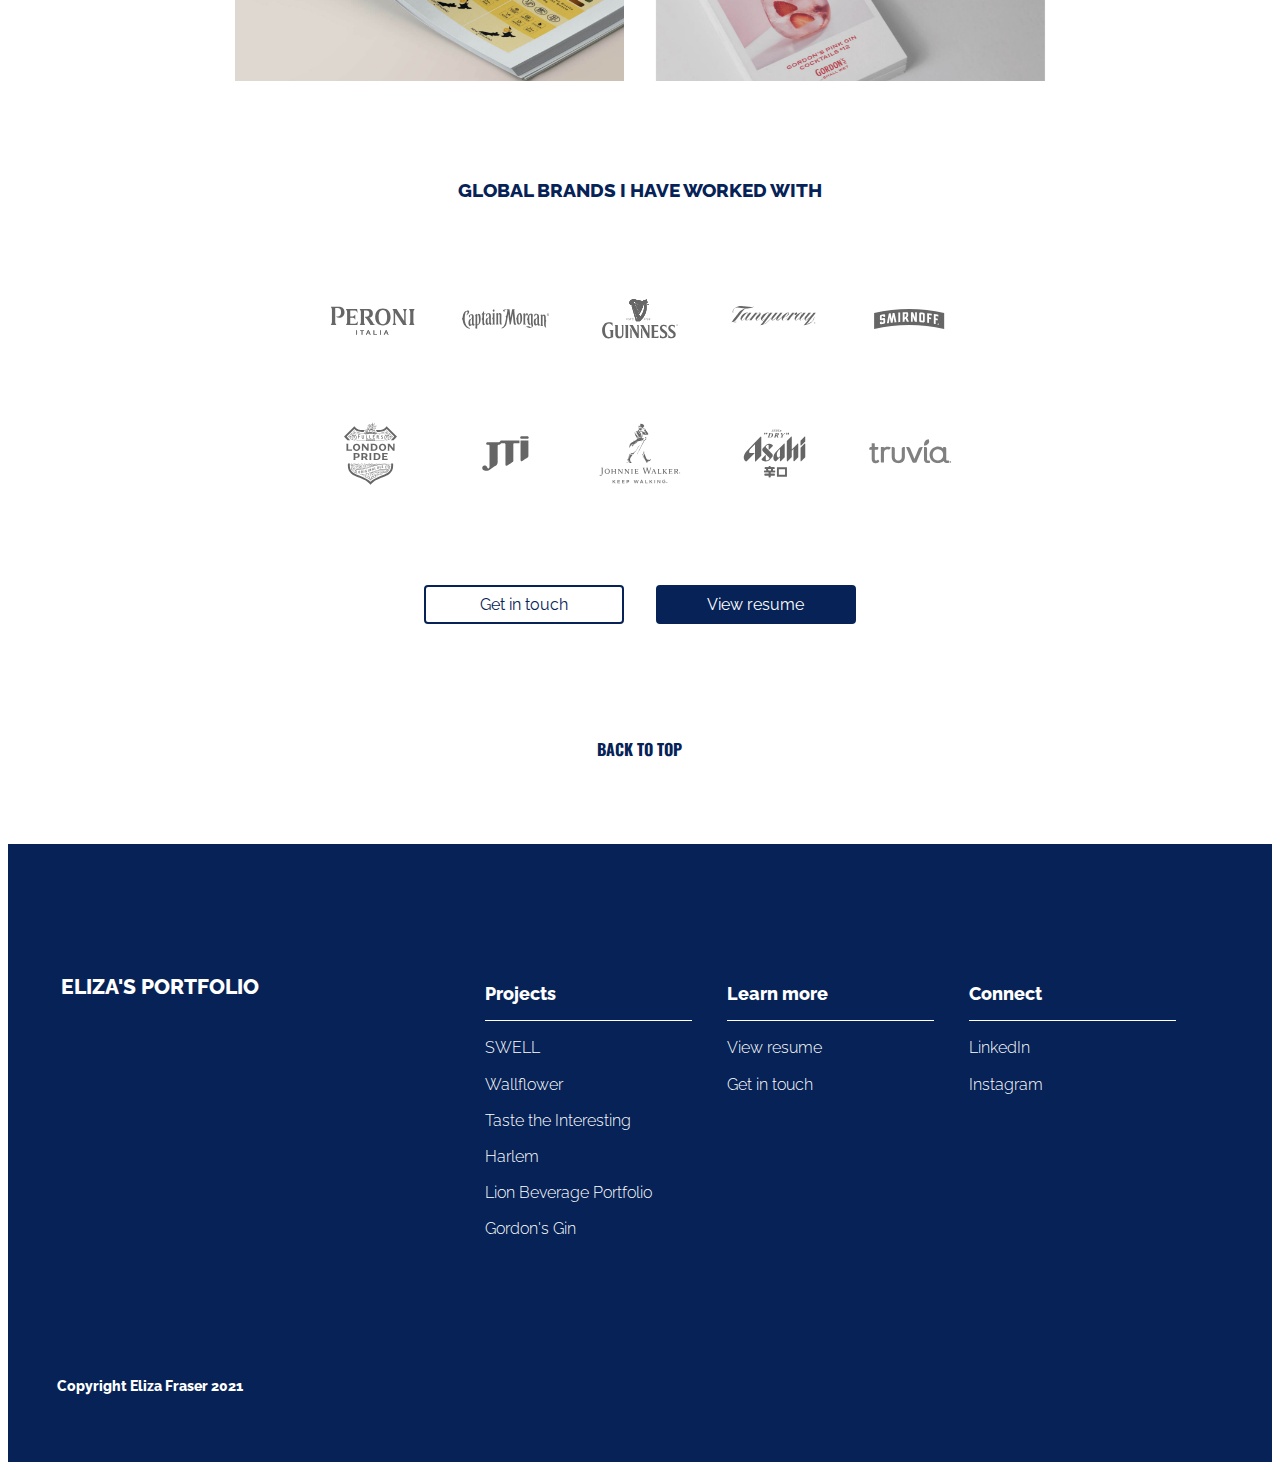
==== commit 824494f5: "images update" ====
--- a/index.html
+++ b/index.html
@@ -18,12 +18,12 @@
 <body>
   <header id="backtotop">
     <div class="container">
-        <nav>
-          <ul>
-            <li><a href="index.html" class="selected">Home</a></li>
-            <li> <a href="about.html">Hello</a></li>
-          </ul>
-        </nav>
+      <nav>
+        <ul>
+          <li><a href="index.html" class="selected">Home</a></li>
+          <li> <a href="about.html">Hello</a></li>
+        </ul>
+      </nav>
     </div>
   </header>
 
@@ -112,21 +112,39 @@
             </a>
           </div>
         </div>
+        <div class="row btt">
+          <div class="column globalbrandsheader">
+            <h3>Global brands I have worked with</h3>
+          </div>
+        </div>
         <div class="row">
           <div class="column logos">
-            <img src="img/logos/logos-01.svg" alt="Tanq">
-            <img src="img/logos/logos-02.svg" alt="Tanq">
-            <img src="img/logos/logos-03.svg" alt="Tanq">
-            <img src="img/logos/logos-04.svg" alt="Tanq">
-            <img src="img/logos/logos-05.svg" alt="Tanq">
-            <img src="img/logos/truvia.svg" alt="Tanq">
-            <img src="img/logos/logos-07.svg" alt="Tanq">
-            <img src="img/logos/logos-08.svg" alt="Tanq">
-            <img src="img/logos/logos-09.svg" alt="Tanq">
-            <img src="img/logos/logos-10.svg" alt="Tanq">
-
-          </div>
-        </div>
+            <img src="img/logos/logos-08.svg" alt="Peroni">
+            <img src="img/logos/logos-02.svg" alt="Bombay-sapphire">
+            <img src="img/logos/logos-03.svg" alt="Guinness">
+            <img src="img/logos/logos-01.svg" alt="Tanqueray">
+            <img src="img/logos/logos-05.svg" alt="Smirnoff">
+            <img src="img/logos/logos-10.svg" alt="London-Pride">
+            <img src="img/logos/logos-07.svg" alt="JTI">
+            <img src="img/logos/logos-04.svg" alt="Johnnie-Walker">
+            <img src="img/logos/logos-09.svg" alt="Asahi">
+            <img src="img/logos/truvia.svg" alt="Truvia">
+
+          </div>
+        </div>
+        <div class="row btt flex-column">
+
+          <div class="container no-margin">
+            <a href="mailto:elizatfraser@gmail.com" class="button contact">Get in touch</a>
+          </div>
+          <div class="container no-margin">
+            <a href="elizafraser_resume.pdf" class="button resume" target="_blank">View resume</a>
+          </div>
+
+        </div>
+
+
+
         <div class="row btt">
           <div class="column">
             <a href="#backtotop" class="back_to_top">Back to top</a>
@@ -135,24 +153,55 @@
       </div>
     </div>
   </main>
+
+
   <footer>
-    <div class="container">
-      <a href="elizafraser_resume.pdf" class="button" target="_blank">View resume</a>
-    </div>
-    <div class="container">
-      <a href="mailto:elizatfraser@gmail.com" class="button contact">Get in touch</a>
-    </div>
-    <div class="container social">
-      <a href="http://www.linkedin.com/in/eliza-fraser" target="_blank">
-        <img src="img/home/icon-awesome-linkedin.svg" alt="Linkedin">
-      </a>
-      <a href="https://www.instagram.com/elizadesigner" target="_blank">
-        <img src="img/svg/instagram-brands.svg" alt="Instagram">
-      </a>
-    </div>
-    <p>
-      Copyright Eliza Fraser 2021
-    </p>
+    <div class="row">
+      <div class="column categories">
+        <h3>Eliza's Portfolio</h3>
+      </div>
+      <div class="column offset categories">
+        <ul>
+          <li>
+            <p class="listheader">Projects</p>
+          </li>
+          <li><a href="swell.html">SWELL</a></li>
+          <li> <a href="wallflower.html">Wallflower</a></li>
+          <li> <a href="lk.html">Taste the Interesting</a></li>
+          <li> <a href="harlem.html">Harlem</a></li>
+          <li> <a href="lion.html">Lion Beverage Portfolio</a></li>
+          <li> <a href="gordons.html">Gordon's Gin</a></li>
+        </ul>
+      </div>
+
+      <div class="column categories">
+        <ul>
+          <li>
+            <p class="listheader">Learn more</p>
+          </li>
+          <li><a href="elizafraser_resume.pdf" target="_blank">View resume</a></li>
+          <li> <a href="mailto:elizatfraser@gmail.com">Get in touch</a></li>
+        </ul>
+      </div>
+      <div class="column categories">
+        <ul>
+          <li>
+            <p class="listheader">Connect</p>
+          </li>
+          <li><a href="http://www.linkedin.com/in/eliza-fraser" target="_blank">LinkedIn</a></li>
+          <li> <a href="https://www.instagram.com/elizadesigner" target="_blank">Instagram</a></li>
+        </ul>
+      </div>
+    </div>
+    <div class="row copyright">
+      <div class="column">
+
+        <p>
+          Copyright Eliza Fraser 2021
+        </p>
+      </div>
+
+    </div>
   </footer>
   <script src="https://code.jquery.com/jquery-3.5.1.min.js" integrity="sha256-9/aliU8dGd2tb6OSsuzixeV4y/faTqgFtohetphbbj0=" crossorigin="anonymous"></script>
   <script src="js/script.js"></script>
--- a/css/style.css
+++ b/css/style.css
@@ -19,13 +19,18 @@
   width: 100%;
 }
 
+iframe {
+  border: 0;
+}
+
+/*
 hr {
-  width: 60%;
-  margin-left: auto;
-}
-
-
-@media screen and (min-width: 0px) and (max-width: 640px) {
+  width: 100%;
+  text-align: left;
+  margin-left: 0
+}
+*/
+@media (max-width: 640px) {
   .hide {
     display: none;
   }
@@ -34,47 +39,47 @@
     width: 100%;
   }
 }
-
-
 
 /*=======================
 SWELL STYLING
 ========================*/
-
 #swell h2 {
   font-size: 1em;
-text-transform: uppercase;
-color: #FE565A;
-margin: 0;
-}
-
+  text-transform: uppercase;
+  color: #FE565A;
+  margin: 0;
+}
 
 #swell h3 {
   font-size: 2em;
   text-transform: none;
-  line-height: 1.1;
+  line-height: 1.4;
   padding-top: .5em;
   margin: 0;
 }
 
-#swell h3 span {
-color: #fe565a;
-font-weight: 800;
-text-align: left;
-}
-
+h3.subheader {
+  color: #fe565a;
+  font-weight: 800;
+  text-align: left;
+  font-size: 1.6em !important;
+}
 
 #swell h4 {
   font-size: 1em;
   text-transform: none;
   color: #fe565a;
-  line-height: 1.1;
-
-}
-
+  margin-top: 0;
+  margin-bottom: .5em;
+}
 
 #swell .projects .row {
-  padding: 3em 0;
+  padding: 2em 0;
+}
+
+.no-padding {
+  padding: 0em !important;
+  margin: 0em !important;
 }
 
 .no-h4 {
@@ -82,9 +87,59 @@
 }
 
 .img-margin {
-  margin: 4em 0;
-}
-
+  margin: 4em 2em;
+}
+
+.img-sml-margin {
+  margin: 0 2em;
+}
+
+.img-1-margin {
+  margin: 1em 2em;
+}
+
+.dodont .column {
+  display: flex;
+  text-align: left;
+  margin-bottom: 1em;
+  align-items: flex-start;
+}
+
+.dodont .column img {
+  margin-right: 1em;
+  max-width: 3em;
+}
+
+.painpoints .column {
+  text-align: left;
+}
+
+.row.painpoints {
+  padding-top: 0 !important;
+  margin-top: 0;
+  padding-bottom: 0 !important;
+  margin-bottom: 0;
+}
+
+.personas {
+  align-items: center;
+  margin-top: 0;
+  padding-bottom: 0 !important;
+  margin-bottom: 0;
+}
+
+.personas2 {
+  padding-top: 0 !important;
+  padding-bottom: 2em !important;
+}
+
+h4.fullwidth {
+  text-align: left;
+}
+
+.fullwidth {
+  width: 100%;
+}
 
 a.designstage {
   display: inline-block;
@@ -96,82 +151,86 @@
   font-size: 1em;
   font-weight: 700;
   text-decoration: none;
-  padding: 10px 0;
+  padding: 10px 10px;
   border-radius: 4px;
   transition: 0.2s opacity;
-  width: 75%;
+  width: 100%;
+  align-content: center;
 }
 
 a.designstage:visited,
 a.designstage:hover,
 a.designstage:focus,
 a.designstage:active {
-    color: #ffffff;
-}
-
-.designstage-buttons{
+  color: #ffffff;
+}
+
+.designstage-buttons {
+  margin: 0 2em !important;
   display: flex;
-flex-direction: column;
-}
-
-@media (max-width: 640px) {
-.img-margin {
-margin: 4em 2em;
-}
-
-}
-
-@media (min-width: 640px) {
-
-  a.designstage {
-    min-width: 10em;
-  }
-  .designstage-buttons {
-    flex-direction: row;
-      justify-content: space-between;
-    }
-
-
-}
-
-@media (min-width: 1024px) {
-
-
-
-  .col-lg-designstage {
-    width: 20%;
-    padding: 1em;
-    margin: 0 auto;
-    display: flex;
-    flex-wrap: wrap;
-  }
-
-
-
-  .projects.divider {
-    width: 100%;
-  }
-
-
+  flex-direction: column;
 }
 
 .divider {
   background-color: #fe565a;
   padding: 20px 0;
-  width: 100%;
+  max-width: 100% !important;
+}
+
+.divider h1 {
+  color: #ffffff;
   text-align: center;
-}
-
-.checkbox
-{
-  width: 15%;
-  margin: 0;
-  padding: 0;
-}
-
-#swell .col-3{
+  display: flex;
+  justify-content: center;
+  margin: auto;
+}
+
+#swell .col-3 {
   text-align: left;
   padding-left: 1em;
+}
+
+@media (max-width: 640px) {
+  .md-2up img {
+    max-width: 75%;
+    align-content: center;
+  }
+
+  .img-padding {
+    margin: 1em 2em;
+  }
+}
+
+@media (min-width: 640px) {
+  a.designstage {
+    margin: 0;
+  }
+
+  .designstage-buttons {
+    flex-direction: row;
+    justify-content: space-between;
+  }
+
+  .md-hide {
+    display: none;
+  }
+
+  .md-2up {
+    width: 50%;
+    display: flex;
+    flex-wrap: wrap;
+  }
+}
+
+@media (min-width: 1024px) {
+  #swell .col-lg-6 {
+    padding: 0 2em;
+    flex-direction: column;
+  }
+
+  .projects.divider {
+    width: 100%;
+  }
 }
 
 /*=======================
@@ -182,8 +241,12 @@
   padding: 1em 0;
   text-align: right;
 }
+
 header .container {
-  position: relative;
+  position: fixed;
+  top: -.5em;
+  right: -.5em;
+  padding-top: 1em;
 }
 
 .about_header {
@@ -192,13 +255,22 @@
 }
 
 .intro {
+  margin-top: 8em;
   text-align: center;
+}
+
+.intro-about {
+  margin-top: 3em;
+}
+
+.intro img {
+  padding-top: 2em;
 }
 
 body {
   background-color: #ffffff;
   font-family: 'Raleway', sans-serif;
-  font-size: .9em;
+  font-size: 1em;
   font-weight: 300;
   line-height: 1.7;
   color: #062256;
@@ -206,14 +278,85 @@
 
 footer {
   background-color: #062256;
-  padding: 4em 1em .2em 1em;
+  padding: 4em 1em 2em 2em;
   margin: 0 auto;
-  text-align: center;
-  font-size: .6em;
   color: #ffffff;
+  font-size: 1.1em;
+}
+
+footer h3 {
+  margin-top: 2em !important;
+  font-weight: 800;
+  text-transform: uppercase !important;
+  text-decoration: none;
+  line-height: 1.4 !important;
+  font-size: 1.17em !important;
+}
+
+footer .row {
+  margin: 0 2em;
+}
+
+footer a {
+  color: white;
+}
+
+footer a:visited,
+footer a:hover {
+  color: white;
+}
+
+p.listheader {
+  font-weight: 800;
+  margin-bottom: .5em;
+  padding-bottom: .5em;
+  border-bottom: .5px solid white;
+}
+
+footer ul {
+  list-style-type: none;
+  padding: .5em 0;
+  line-height: 2em;
+  width: 5%;
+  white-space: nowrap;
+}
+
+footer ul>li>a {
+  text-decoration: none;
+  font-size: .9em;
+}
+
+footer ul>li>a:hover,
+footer ul>li>a:focus {
+  font-weight: 700;
+}
+
+footer ul>li>a:visited {
+  color: #ffffff;
+}
+
+footer ul>li>a:active {
+  color: #ffffff;
+}
+
+.copyright {
+  font-size: .8em;
+  font-weight: 800;
+  margin-top: 4em !important;
+  margin-left: 2em;
+  padding: 1em;
 }
 
 @media (min-width: 640px) {
+  header .container {
+    top: 1em;
+    right: 1em;
+  }
+}
+
+@media (min-width: 850px) {
+
+  /*
   header {
     padding: 1em 1em;
   }
@@ -221,15 +364,46 @@
   body {
     font-size: 1em;
   }
-
-  .navtoggle li:last-child {
-    display: none;
-  }
-}
-
-@media (max-width: 640px) {
-  .navtoggle li:not(:last-child) {
-    display: none;
+  */
+  footer .row {
+    display: flex;
+    flex-wrap: wrap;
+    margin: 0 auto;
+  }
+
+  h3 .categories {
+    width: 25%;
+    padding: 1em;
+    display: flex;
+    flex-wrap: wrap;
+  }
+
+  .categories {
+    width: 20%;
+    padding: 1em;
+    display: flex;
+    flex-wrap: wrap;
+  }
+
+  footer .column.offset {
+    margin-left: 15%;
+  }
+
+  footer ul {
+    width: 100%;
+    white-space: nowrap;
+  }
+}
+
+@media (min-width: 1024px) {
+  header .container {
+    right: 4em;
+  }
+}
+
+@media (min-width: 1280px) {
+  header .container {
+    right: 8em;
   }
 }
 
@@ -271,14 +445,9 @@
 }
 
 h3 span {
-  font-family: 'Raleway', sans-serif;
-  font-size: 0.9em;
-  text-align: center;
-  text-decoration: none;
+  display: block;
+  font-weight: 300;
   text-transform: none;
-  letter-spacing: 0;
-  font-weight: 300;
-  display: block;
 }
 
 .projects h3 {
@@ -287,6 +456,23 @@
 
 p span {
   font-weight: 800;
+}
+
+.scroll {
+  display: none;
+  padding: 3em;
+  text-align: center;
+  font-family: 'Oswald', sans-serif;
+  color: #062256;
+  text-transform: uppercase;
+  font-weight: 700;
+  animation: pulse 6s;
+}
+
+@media (min-width: 850px) {
+  .scroll {
+    display: block;
+  }
 }
 
 @media only screen and (min-width: 1024px) {
@@ -330,37 +516,6 @@
   font-weight: 800;
   text-transform: uppercase;
   margin: .2em 0;
-}
-.navtoggle, .navtoggle.responsive {
-  position: relative;
-}
-
-
-.navtoggle li .icon {
-  position: absolute;
-  width: 100%;
-  max-width: 2em;
-  color: #062256;
-  top: .5em;
-  right:1.7em;
-  font-size: 1.2em;
-}
-
-.navtoggle.responsive li {
-  display: block;
-}
-
-.navtoggle.responsive nav {
-  padding: 2em 0 0;
-}
-
-.navtoggle.responsive li {
-  display: block;
-  padding: .5em 0;
-}
-
-.navtoggle.responsive li:last-child {
-  padding: 0 0 10px;
 }
 
 .selected {
@@ -424,17 +579,30 @@
   transform: scale(1.1);
 }
 
-.button.contact {
-  background-color: white;
-  color: #062256;
-}
-
 .button.contact_header {
   text-align: center;
   background-color: white;
   font-size: 1em;
   color: #062256;
   border: 2px solid #062256;
+}
+
+.button.contact {
+  text-align: center;
+  background-color: white;
+  font-size: 1em;
+  color: #062256;
+  border: 2px solid #062256;
+  max-width: 100%;
+}
+
+.button.resume {
+  text-align: center;
+  background-color: #062256;
+  font-size: 1em;
+  color: #ffffff;
+  border: 2px solid #062256;
+  max-width: 100%;
 }
 
 a.back_to_top {
@@ -460,13 +628,15 @@
 }
 
 .social {
-display: flex;
-align-items: center;
-justify-content: center;
-}
+  display: flex;
+  align-items: center;
+  justify-content: center;
+}
+
 .social img {
-max-width: 3em;
-margin: 1em;
+  max-width: 1.8em;
+  margin: .8em;
+  margin-right: 0;
 }
 
 /*=======================
@@ -498,17 +668,21 @@
   padding: 1em 0;
 }
 
+.globalbrandsheader {
+  padding: 0 2em;
+}
+
 .left-text {
   text-align: left;
   padding: 0 2em;
 }
 
 .about {
-  padding: 0 2em;
+  padding: 1em 2em;
 }
 
 .about h1 {
-  margin: 0;
+  margin: 1em 0;
 }
 
 .logos img {
@@ -524,6 +698,10 @@
   margin: 0 auto;
 }
 
+.background-image {
+  display: none;
+}
+
 .col-2 {
   width: 16.66%;
 }
@@ -565,28 +743,27 @@
 }
 
 @media (max-width: 640px) {
-  /*
-  .left-text {
+  .flex-column {
+    flex-direction: column;
+  }
+}
+
+@media (min-width: 640px) {
+  .col-md-3 {
+    width: 25%;
     padding: 0 1em;
   }
-*/
-  /*
-  .projects .row {
-    display: flex;
-    flex-wrap: nowrap;
-    flex-direction: column;
-    margin: auto;
-  }
- */
-}
-
-@media (min-width: 640px) {
+
   .col-md-6 {
     display: inline-block;
     width: 50%;
     padding: 1em;
   }
 
+  .globalbrandsheader {
+    padding-top: 2em;
+  }
+
   .logos img {
     max-width: 20%;
   }
@@ -607,17 +784,23 @@
     width: 75%;
     margin: auto;
   }
-
+}
+
+@media (min-width: 640px) and (max-width:1023px) {
   .col-md-10 {
-    width: 75%;
-  }
-
+    width: 83.33%;
+  }
+
+  .projects {
+    max-width: 75%;
+  }
 }
 
 @media (max-width: 1023px) {
   .landing-page {
     text-align: center;
     width: 100%;
+    max-width: 100%;
     padding: 1em 0;
   }
 
@@ -664,13 +847,26 @@
 
   .about {
     width: 50%;
-    margin: 0 auto;
+    margin: 0em auto;
+  }
+
+  .about.col-9 {
+    width: 75%;
+  }
+
+  .about h1 {
+    margin: 0em auto;
   }
 
   .container {
     max-width: 1200px;
     margin-left: auto;
     margin-right: auto;
+  }
+
+  .container.no-margin {
+    margin: 0;
+    max-width: 100%;
   }
 
   .col-lg-6 {
@@ -700,6 +896,16 @@
   margin: auto
 }
 
+@keyframes pulse {
+  0% {
+    opacity: 0%;
+  }
+
+  100% {
+    opacity: 100%;
+  }
+}
+
 @keyframes e-move {
   from {
     transform: translate(600px, 600px);
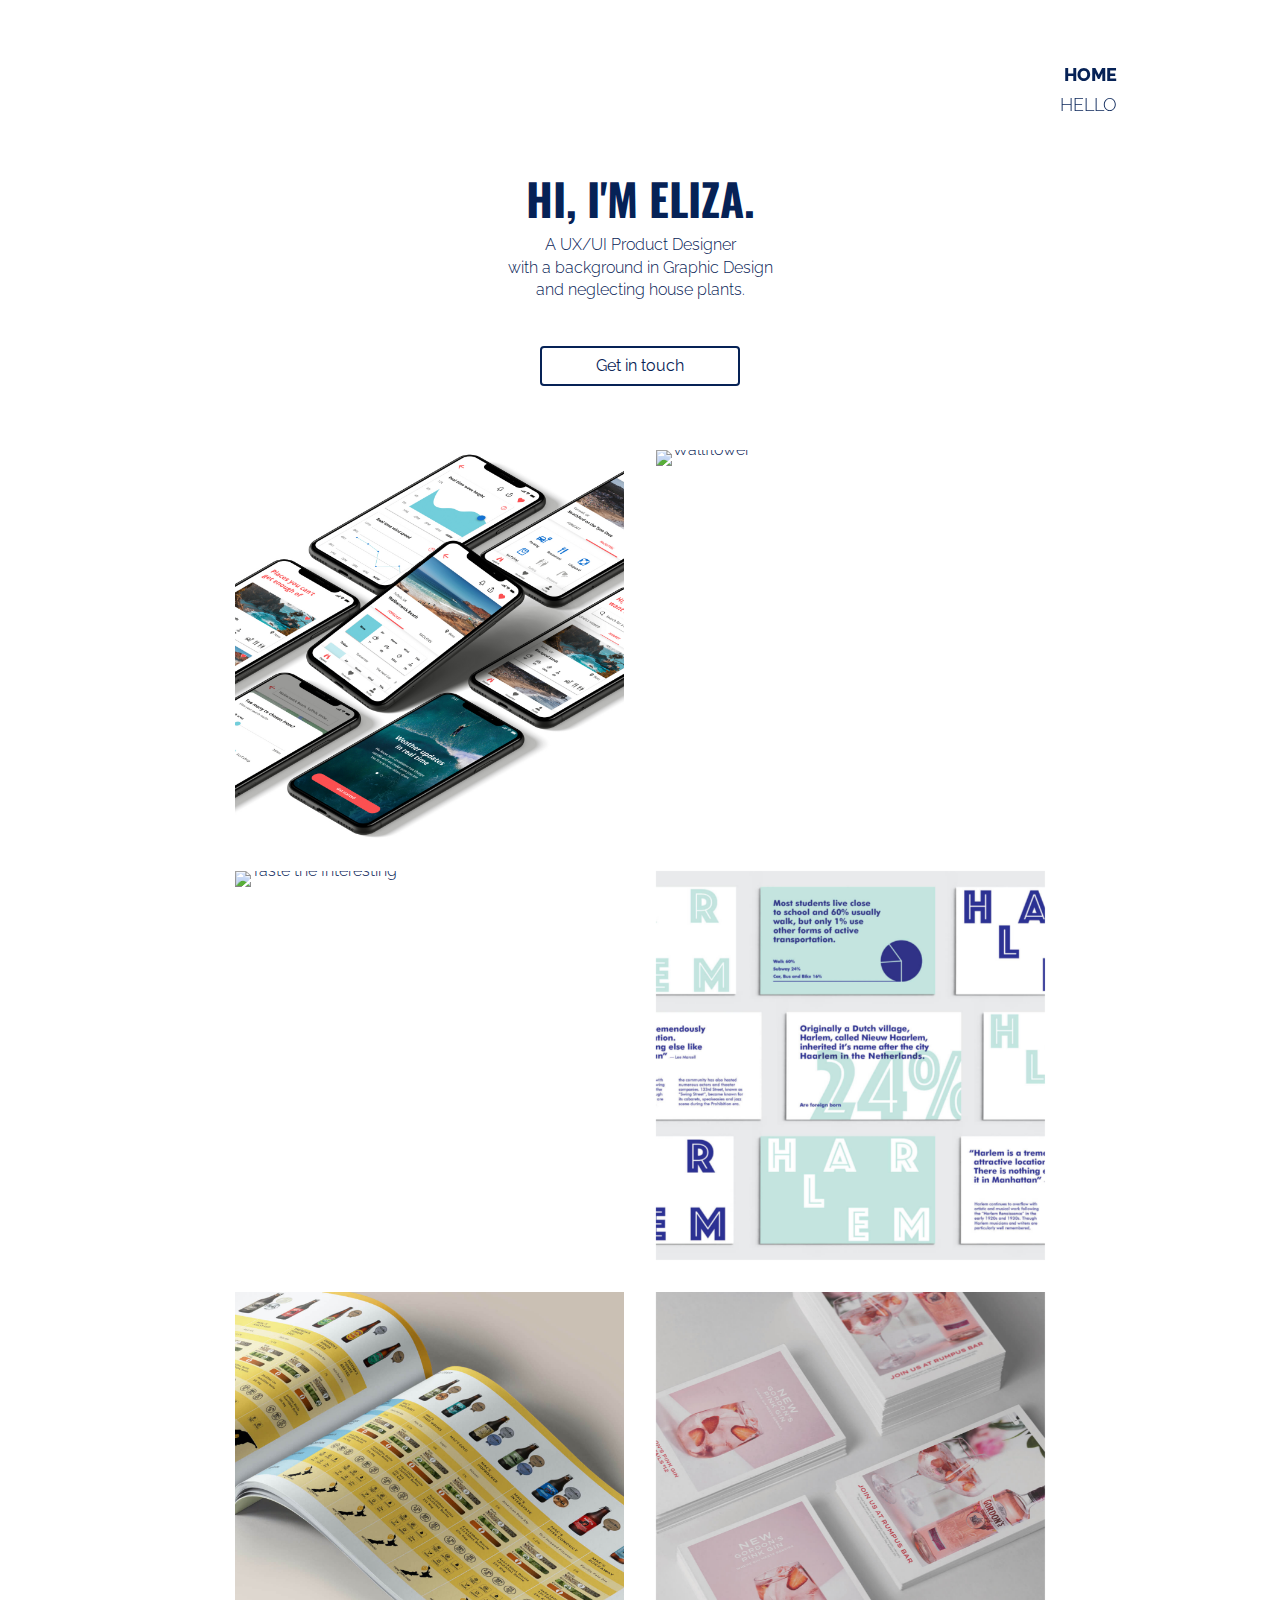
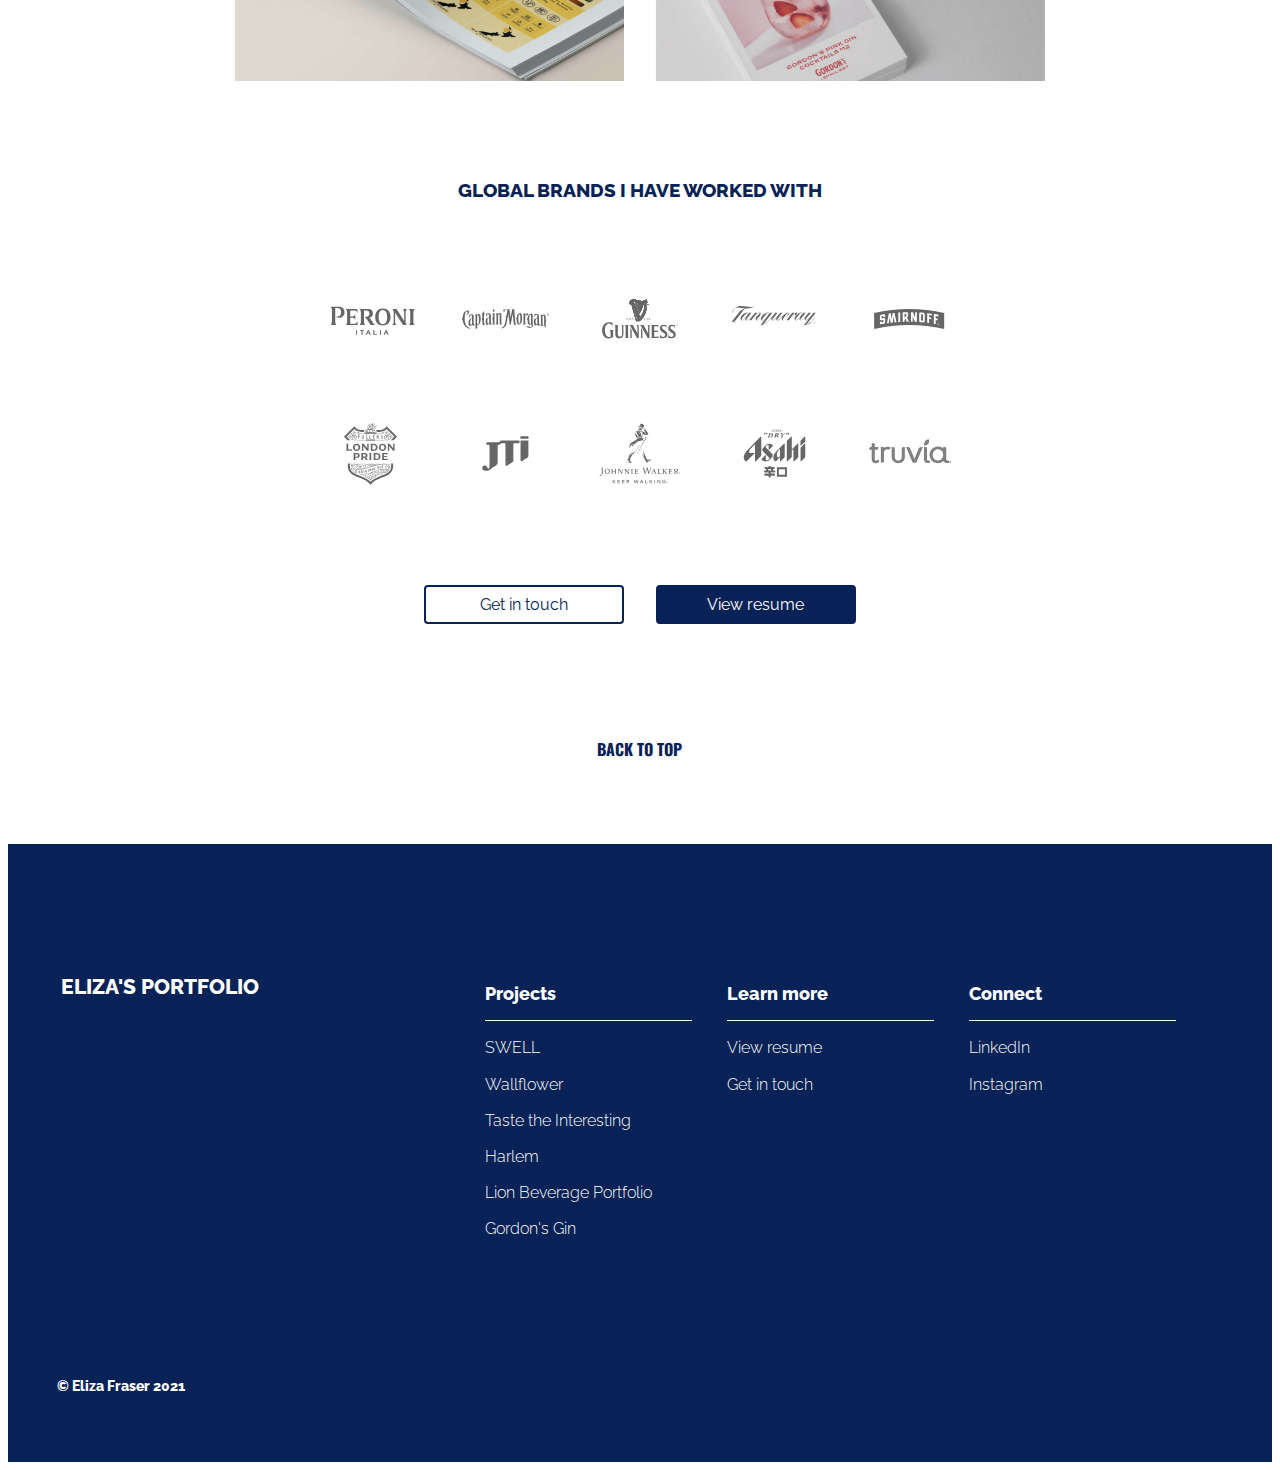
==== commit 91e45fd8: "FAB" ====
--- a/index.html
+++ b/index.html
@@ -6,6 +6,7 @@
   <meta name="viewport" content="width=device-width, initial-scale=1">
   <title>Eliza Fraser — London UX/UI Designer</title>
   <link href="img/favicon/favicon.png" rel="shortcut icon">
+  <link rel="stylesheet" href="https://use.fontawesome.com/releases/v5.15.2/css/all.css" integrity="sha384-vSIIfh2YWi9wW0r9iZe7RJPrKwp6bG+s9QZMoITbCckVJqGCCRhc+ccxNcdpHuYu" crossorigin="anonymous">
   <link rel="stylesheet" href="https://cdnjs.cloudflare.com/ajax/libs/normalize/8.0.1/normalize.min.css" integrity="sha512-NhSC1YmyruXifcj/KFRWoC561YpHpc5Jtzgvbuzx5VozKpWvQ+4nXhPdFgmx8xqexRcpAglTj9sIBWINXa8x5w==" crossorigin="anonymous" />
   <link rel="stylesheet" type="text/css" href="css/style.css">
   <link rel="preconnect" href="https://fonts.gstatic.com">
@@ -197,7 +198,7 @@
       <div class="column">
 
         <p>
-          Copyright Eliza Fraser 2021
+          	&#169; Eliza Fraser 2021
         </p>
       </div>
 
--- a/css/style.css
+++ b/css/style.css
@@ -627,16 +627,10 @@
   justify-content: center;
 }
 
-.social {
-  display: flex;
-  align-items: center;
-  justify-content: center;
-}
-
-.social img {
-  max-width: 1.8em;
-  margin: .8em;
-  margin-right: 0;
+.social .fab {
+  font-size: 2em;
+  margin-left: .4em;
+  margin-top: .3em;
 }
 
 /*=======================
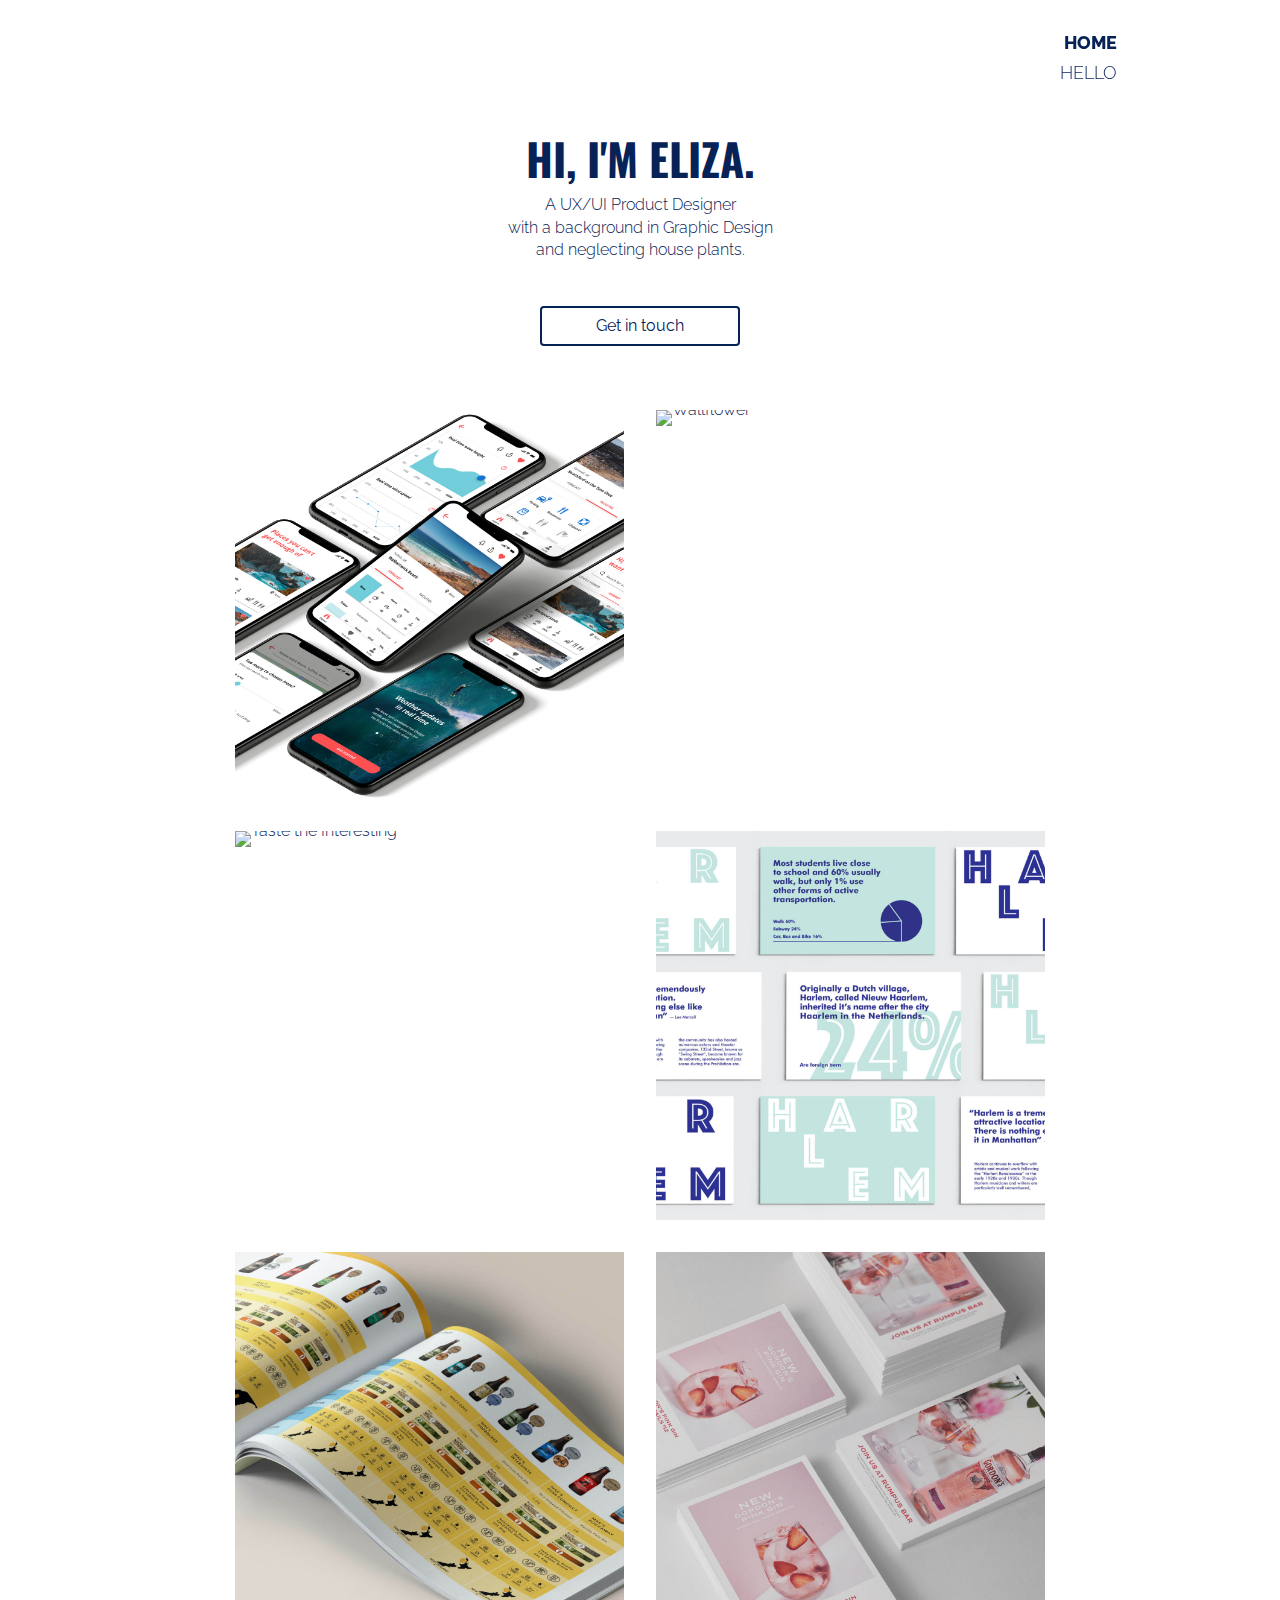
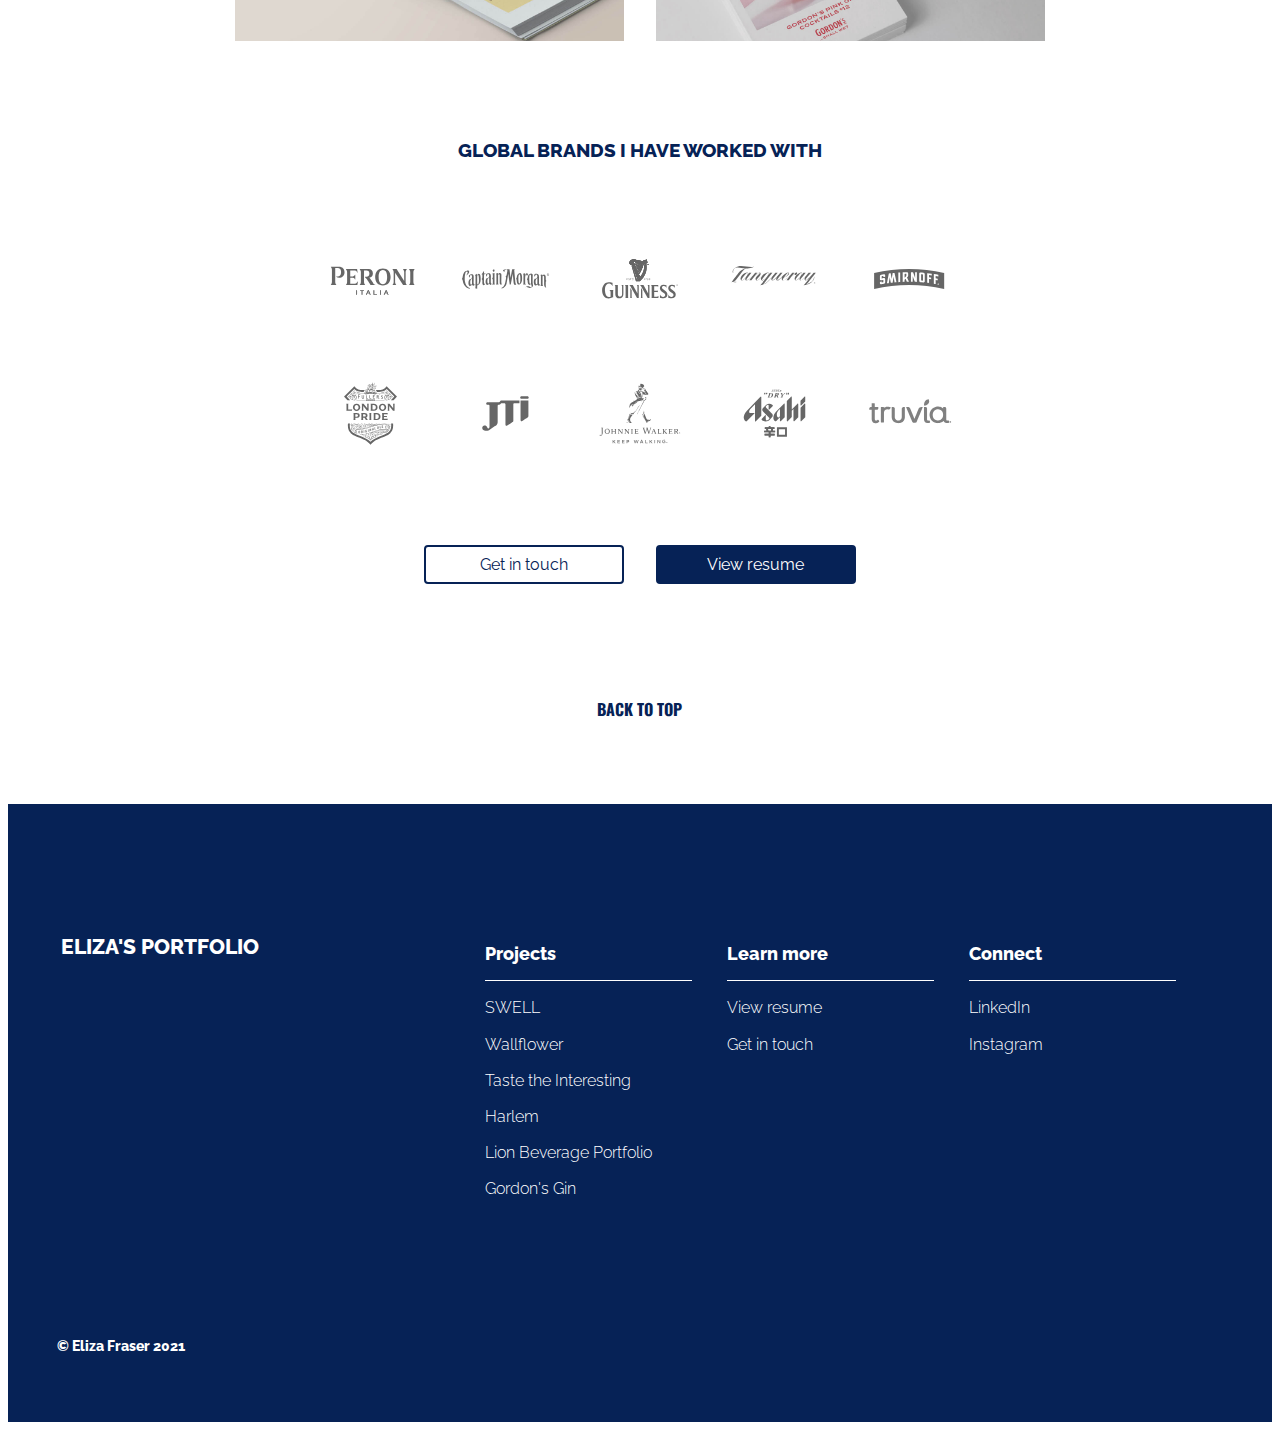
==== commit c89783f4: "scroll" ====
--- a/index.html
+++ b/index.html
@@ -19,7 +19,7 @@
 <body>
   <header id="backtotop">
     <div class="container">
-      <nav>
+      <nav id="site-header">
         <ul>
           <li><a href="index.html" class="selected">Home</a></li>
           <li> <a href="about.html">Hello</a></li>
--- a/css/style.css
+++ b/css/style.css
@@ -238,17 +238,28 @@
 ========================*/
 header {
   background-color: #ffffff;
+  /*
   padding: 1em 0;
+  */
   text-align: right;
 }
 
+#site-header {
+  position: fixed;
+  top: 0em;
+  z-index: 999;
+  width: 100%;
+  background-color: #ffffff;
+  transition: all .3s ease;
+}
+
+/*
 header .container {
   position: fixed;
-  top: -.5em;
+  top: .5em;
   right: -.5em;
-  padding-top: 1em;
-}
-
+}
+*/
 .about_header {
   padding: 0 0 1.5em 0;
   margin: 0;
@@ -347,24 +358,33 @@
   padding: 1em;
 }
 
+@media (max-width: 1023px) {
+.hidenow {
+  display:none;
+}
+
+}
+
 @media (min-width: 640px) {
-  header .container {
+  /*
+  #site-header {
     top: 1em;
     right: 1em;
   }
+  */
 }
 
 @media (min-width: 850px) {
-
-  /*
-  header {
+/*
+  #site-header {
     padding: 1em 1em;
   }
+  */
 
   body {
     font-size: 1em;
   }
-  */
+
   footer .row {
     display: flex;
     flex-wrap: wrap;
@@ -396,15 +416,27 @@
 }
 
 @media (min-width: 1024px) {
+  /*
   header .container {
     right: 4em;
   }
+  */
+
+  #site-header {
+    background-color: transparent;
+    right: 4em;
+  }
 }
 
 @media (min-width: 1280px) {
+  #site-header {
+    right: 8em;
+  }
+  /*
   header .container {
     right: 8em;
   }
+  */
 }
 
 /*=======================
@@ -488,6 +520,7 @@
   list-style-type: none;
   padding: 10px 2em;
   font-size: 1.1em;
+  margin-bottom: 0;
 }
 
 nav>ul>li>a {
@@ -887,8 +920,9 @@
 .animation {
   display: block;
   width: 50%;
-  margin: auto
-}
+  margin: auto;
+}
+
 
 @keyframes pulse {
   0% {
@@ -969,3 +1003,10 @@
 .a {
   animation: 2s a-move;
 }
+
+@media (max-width: 1023px){
+  .animation {
+    display: none;
+  }
+
+}
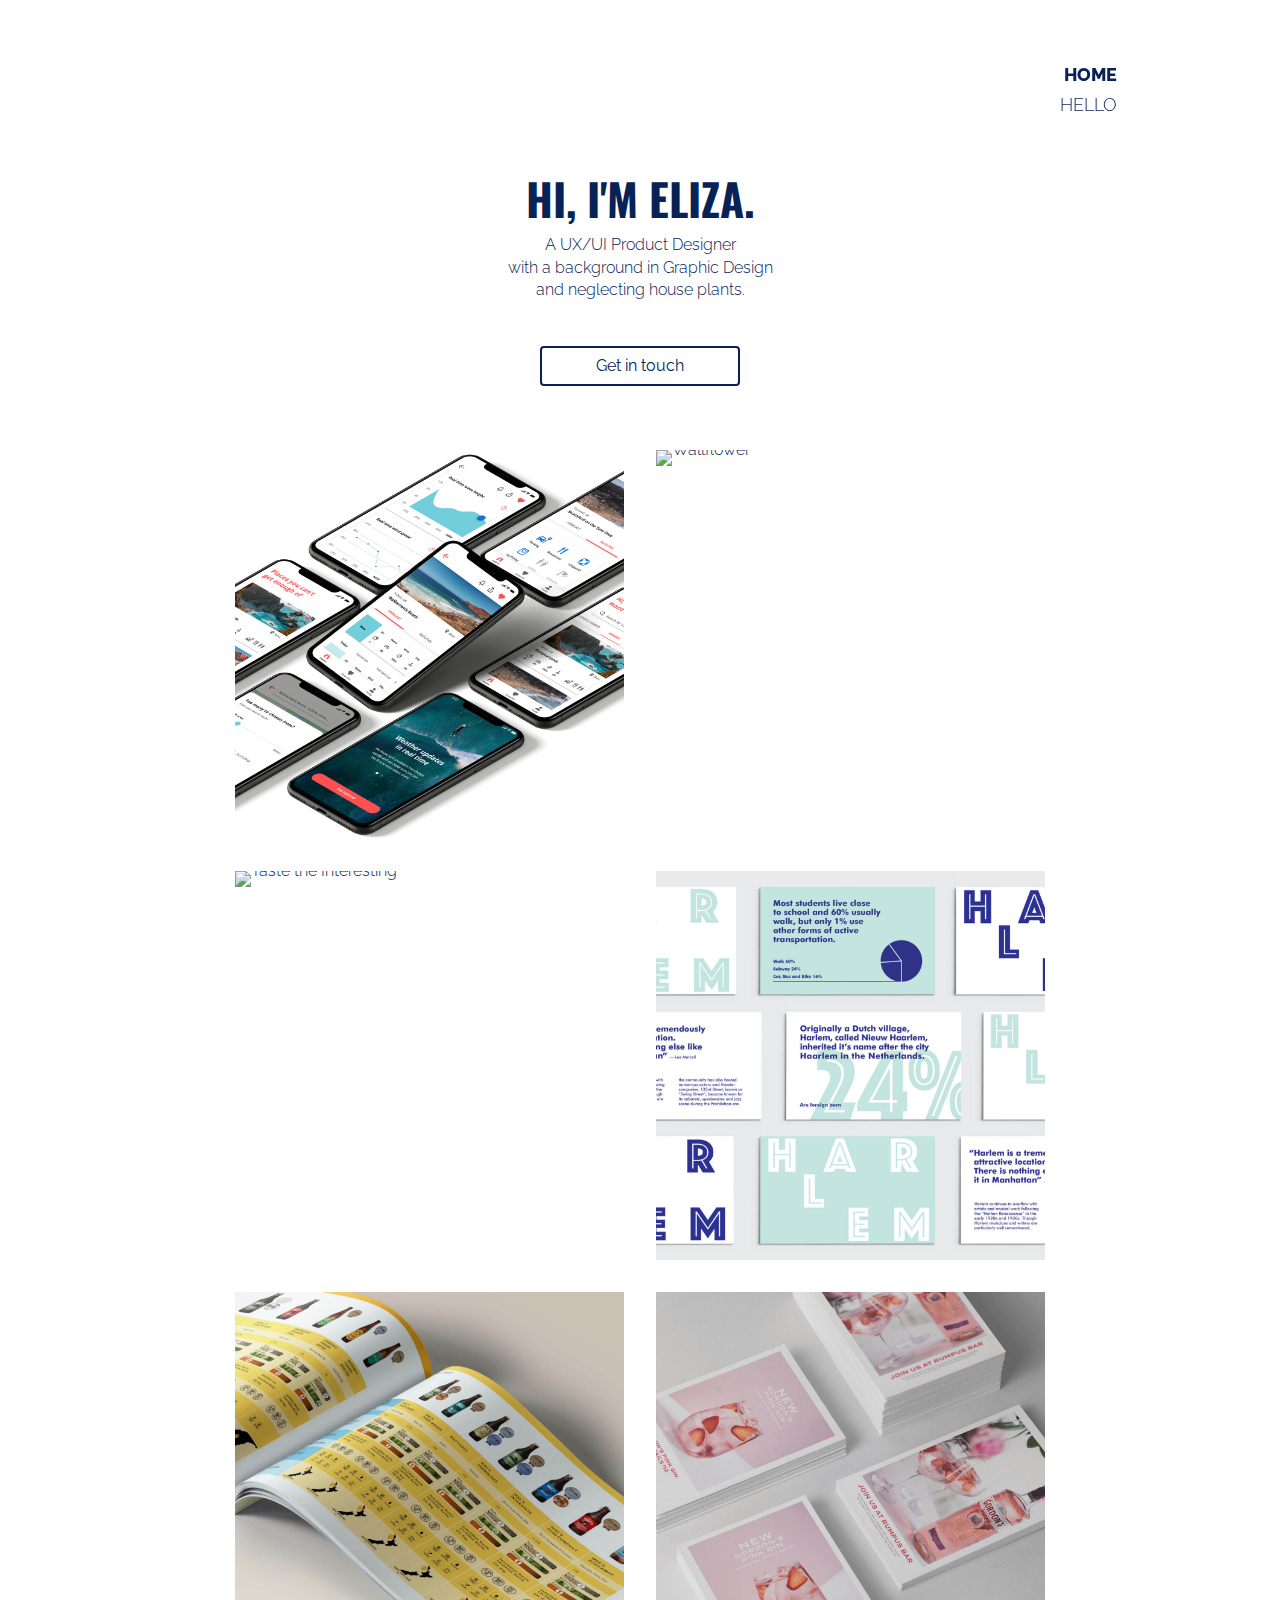
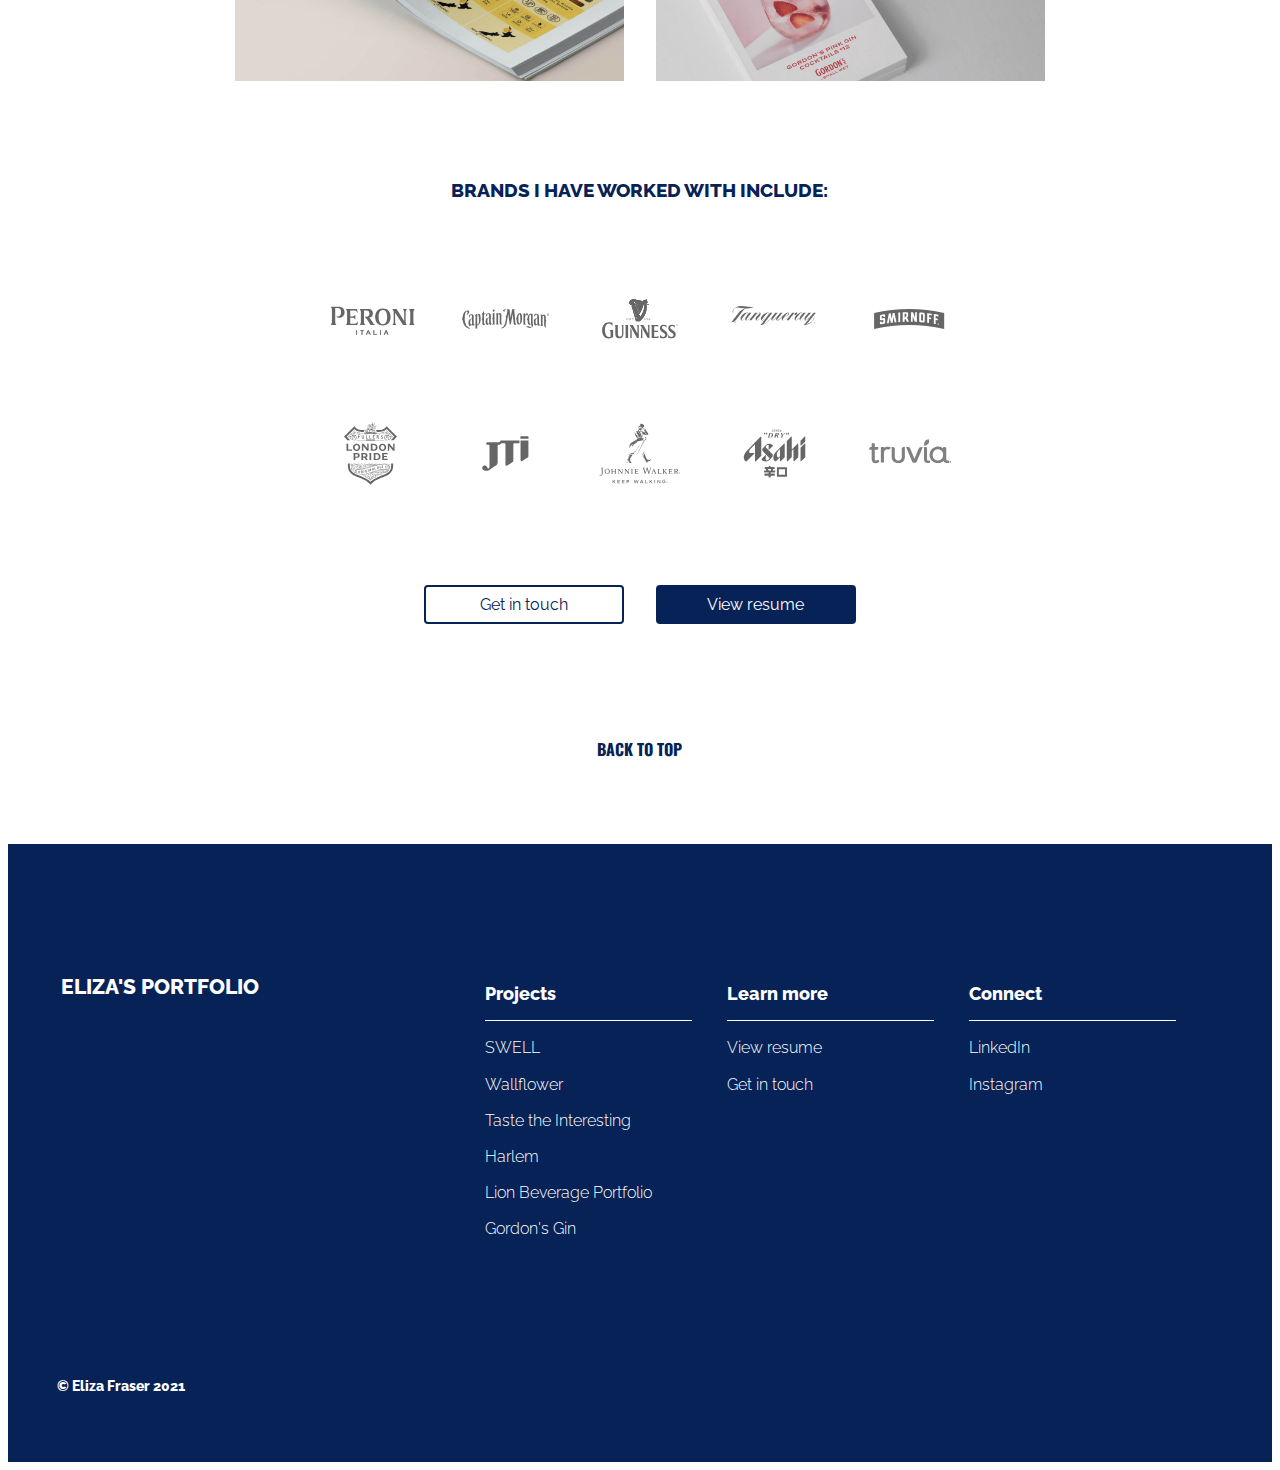
==== commit ce6e2a69: "Remove animation, add wave" ====
--- a/index.html
+++ b/index.html
@@ -115,7 +115,7 @@
         </div>
         <div class="row btt">
           <div class="column globalbrandsheader">
-            <h3>Global brands I have worked with</h3>
+            <h3>Brands I have worked with include:</h3>
           </div>
         </div>
         <div class="row">
--- a/css/style.css
+++ b/css/style.css
@@ -21,6 +21,20 @@
 
 iframe {
   border: 0;
+  max-width: 80%;
+}
+
+.flex {
+  display: flex;
+  flex-wrap: wrap;
+  align-content: center;
+  justify-content: center;
+  margin: 0 2em !important;
+}
+
+.flex h1 {
+  margin-bottom: 0;
+  padding-bottom: 0;
 }
 
 /*
@@ -238,9 +252,7 @@
 ========================*/
 header {
   background-color: #ffffff;
-  /*
   padding: 1em 0;
-  */
   text-align: right;
 }
 
@@ -253,6 +265,7 @@
   transition: all .3s ease;
 }
 
+
 /*
 header .container {
   position: fixed;
@@ -276,6 +289,12 @@
 
 .intro img {
   padding-top: 2em;
+}
+
+.emoji img {
+  max-width: 2.9em;
+  margin-left: 1em;
+  padding-top: 2.2em;
 }
 
 body {
@@ -424,20 +443,22 @@
 
   #site-header {
     background-color: transparent;
-    right: 4em;
-  }
-}
-
+    right: 8em;
+    top: 2em;
+  }
+}
+  /*
 @media (min-width: 1280px) {
   #site-header {
     right: 8em;
   }
-  /*
+
   header .container {
     right: 8em;
   }
+}
   */
-}
+
 
 /*=======================
 TYPOGRAPHY
@@ -506,6 +527,14 @@
     display: block;
   }
 }
+
+@media (max-width: 1023px){
+  .scroll {
+    display: none;
+  }
+
+}
+
 
 @media only screen and (min-width: 1024px) {
   .projects h3 {
@@ -918,9 +947,7 @@
 ANIMATION & KEYFRAMES
 ========================*/
 .animation {
-  display: block;
-  width: 50%;
-  margin: auto;
+  display: none;
 }
 
 
@@ -1004,9 +1031,41 @@
   animation: 2s a-move;
 }
 
-@media (max-width: 1023px){
+@media (min-width: 1023px){
   .animation {
-    display: none;
-  }
-
-}
+    display: block;
+    width: 50%;
+    margin: auto;
+  }
+}
+
+
+/*
+========================
+Attempts to fix safari hide of ANIMATION
+========================
+
+based off:
+ryadel.com/en/css3-media-query-target-only-ie-ie6-ie11-firefox-chrome-safari-edge/
+
+
+@media not all and (min-resolution:.001dpcm) {
+  @media {
+    .safari10 .animation  {
+      display:none;
+    }
+  }
+}
+
+@media (-webkit-min-device-pixel-ratio:0){
+
+.safari6.animation {
+  display:none
+}
+
+}
+
+_::-webkit-full-page-media, _:future, :root .safari_only {
+  display:none;
+}
+*/
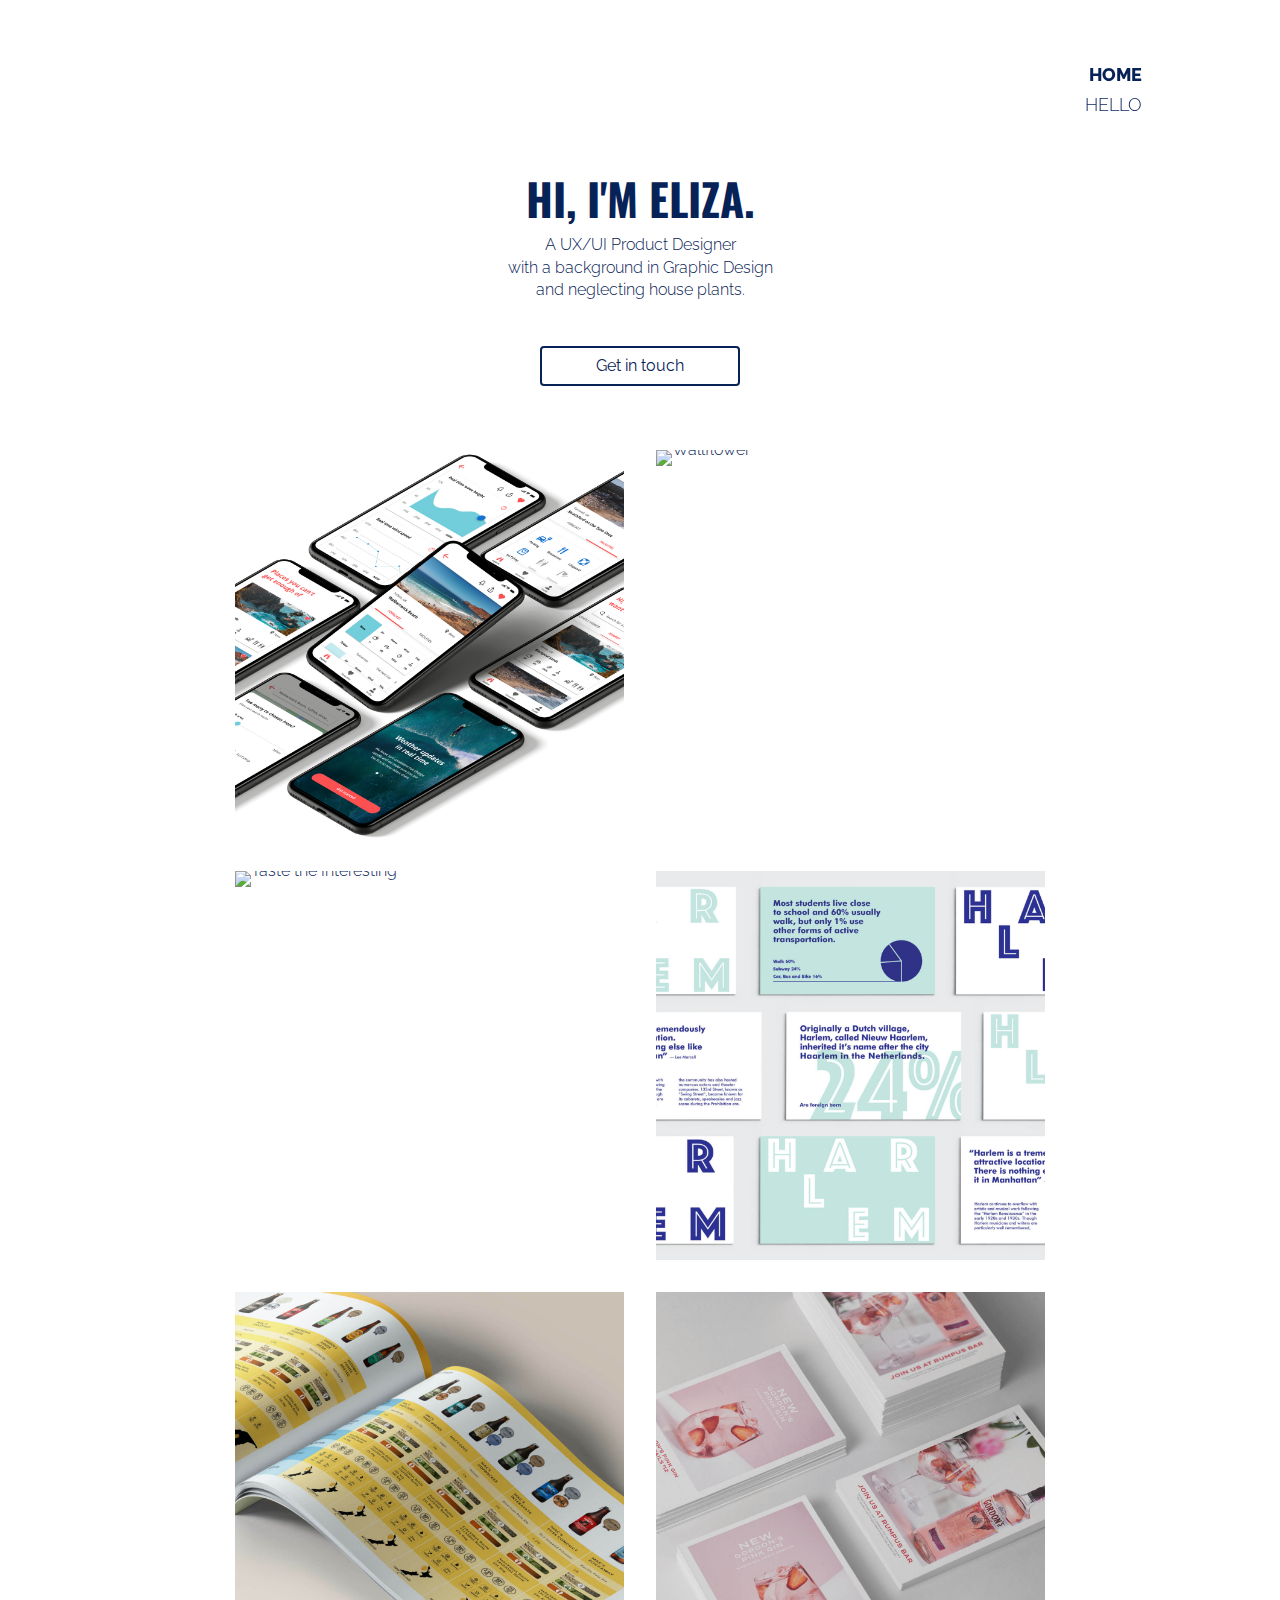
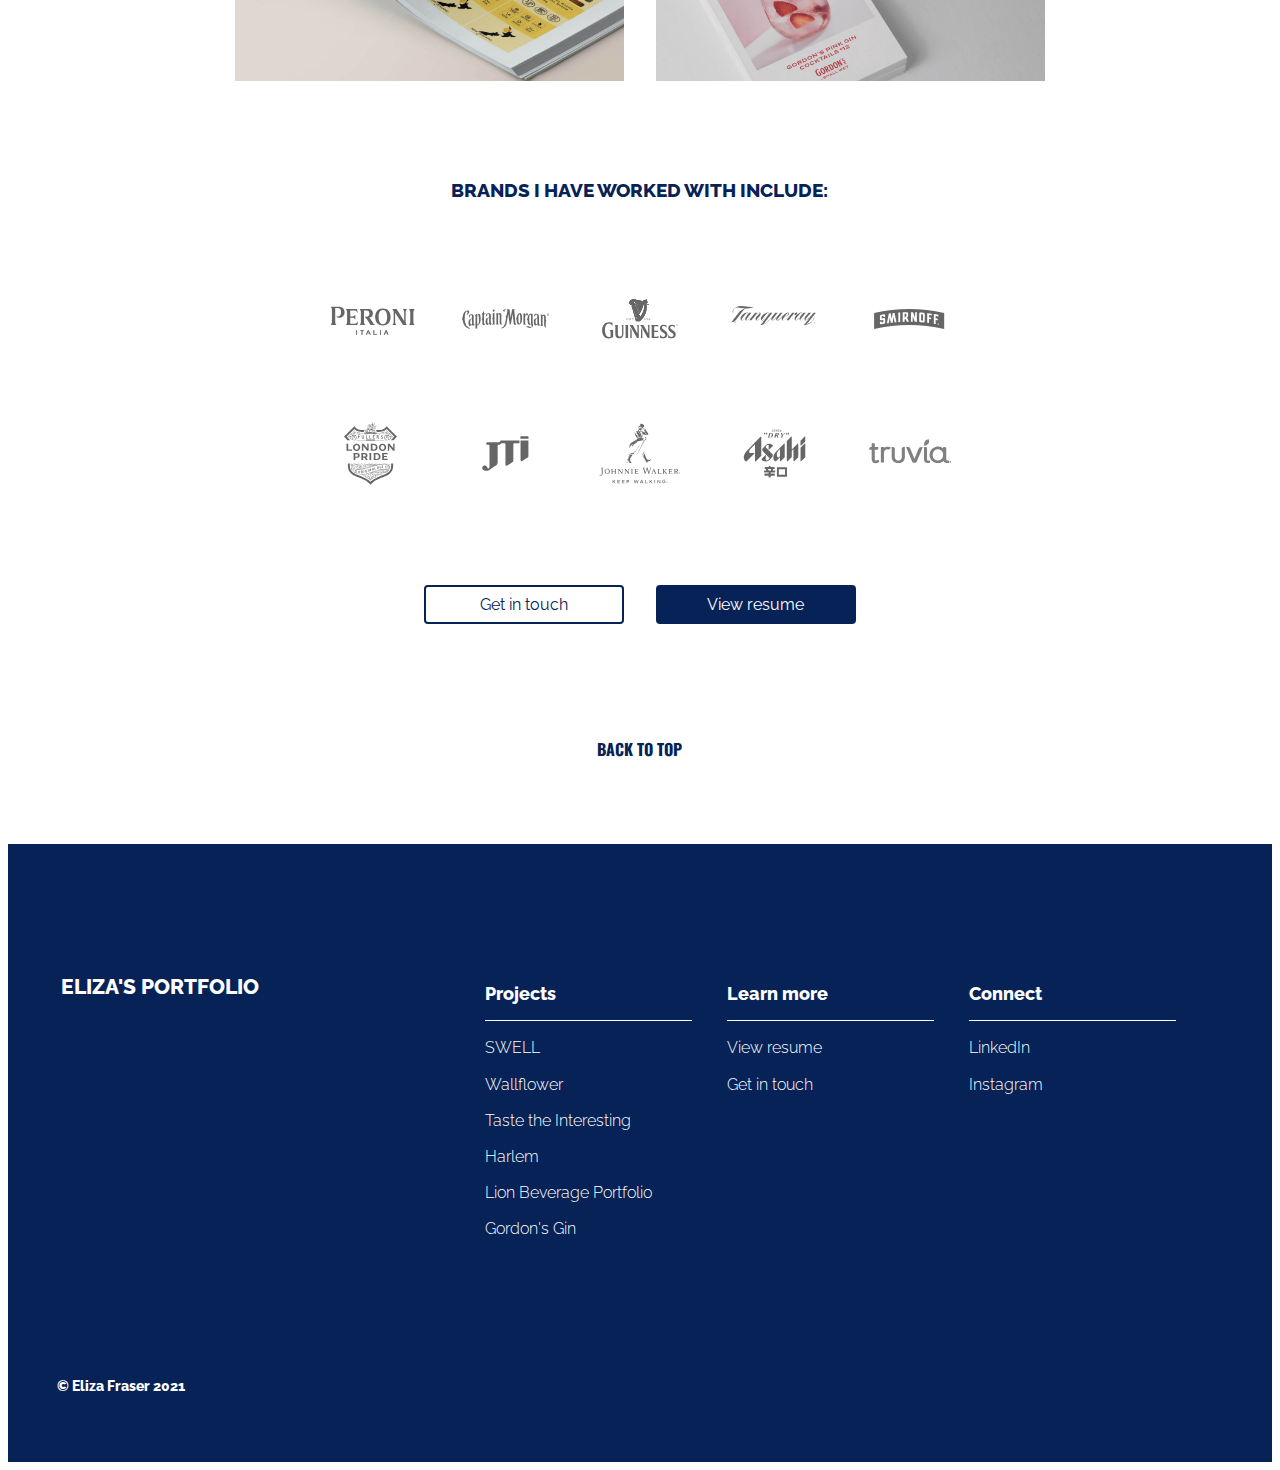
==== commit 083c4b40: "fix hand emoji" ====
--- a/index.html
+++ b/index.html
@@ -16,7 +16,7 @@
 
 </head>
 
-<body>
+<body class="home">
   <header id="backtotop">
     <div class="container">
       <nav id="site-header">
--- a/css/style.css
+++ b/css/style.css
@@ -37,6 +37,8 @@
   padding-bottom: 0;
 }
 
+
+
 /*
 hr {
   width: 100%;
@@ -297,6 +299,7 @@
   padding-top: 2.2em;
 }
 
+
 body {
   background-color: #ffffff;
   font-family: 'Raleway', sans-serif;
@@ -377,6 +380,17 @@
   padding: 1em;
 }
 
+@media (max-width: 480px) {
+  .emoji img {
+display:none;
+}
+
+h1.hand span {
+  display:block;
+}
+
+}
+
 @media (max-width: 1023px) {
 .hidenow {
   display:none;
@@ -384,21 +398,8 @@
 
 }
 
-@media (min-width: 640px) {
-  /*
-  #site-header {
-    top: 1em;
-    right: 1em;
-  }
-  */
-}
 
 @media (min-width: 850px) {
-/*
-  #site-header {
-    padding: 1em 1em;
-  }
-  */
 
   body {
     font-size: 1em;
@@ -435,29 +436,20 @@
 }
 
 @media (min-width: 1024px) {
-  /*
-  header .container {
-    right: 4em;
-  }
-  */
 
   #site-header {
     background-color: transparent;
-    right: 8em;
+    right: 8%;
     top: 2em;
   }
 }
-  /*
-@media (min-width: 1280px) {
+
+@media (min-width: 1920px) {
   #site-header {
-    right: 8em;
-  }
-
-  header .container {
-    right: 8em;
-  }
-}
-  */
+    right: 13%;
+  }
+}
+
 
 
 /*=======================
@@ -475,7 +467,7 @@
   font-weight: 700;
 }
 
-h1 span {
+.home h1 span {
   font-family: 'Raleway', sans-serif;
   font-size: 0.36em;
   text-align: center;
@@ -840,11 +832,17 @@
     width: 75%;
     margin: auto;
   }
+
+  .extramargin {
+margin-top: 6em;
+
+  }
 }
 
 @media (min-width: 640px) and (max-width:1023px) {
   .col-md-10 {
     width: 83.33%;
+    margin: 0 auto;
   }
 
   .projects {
